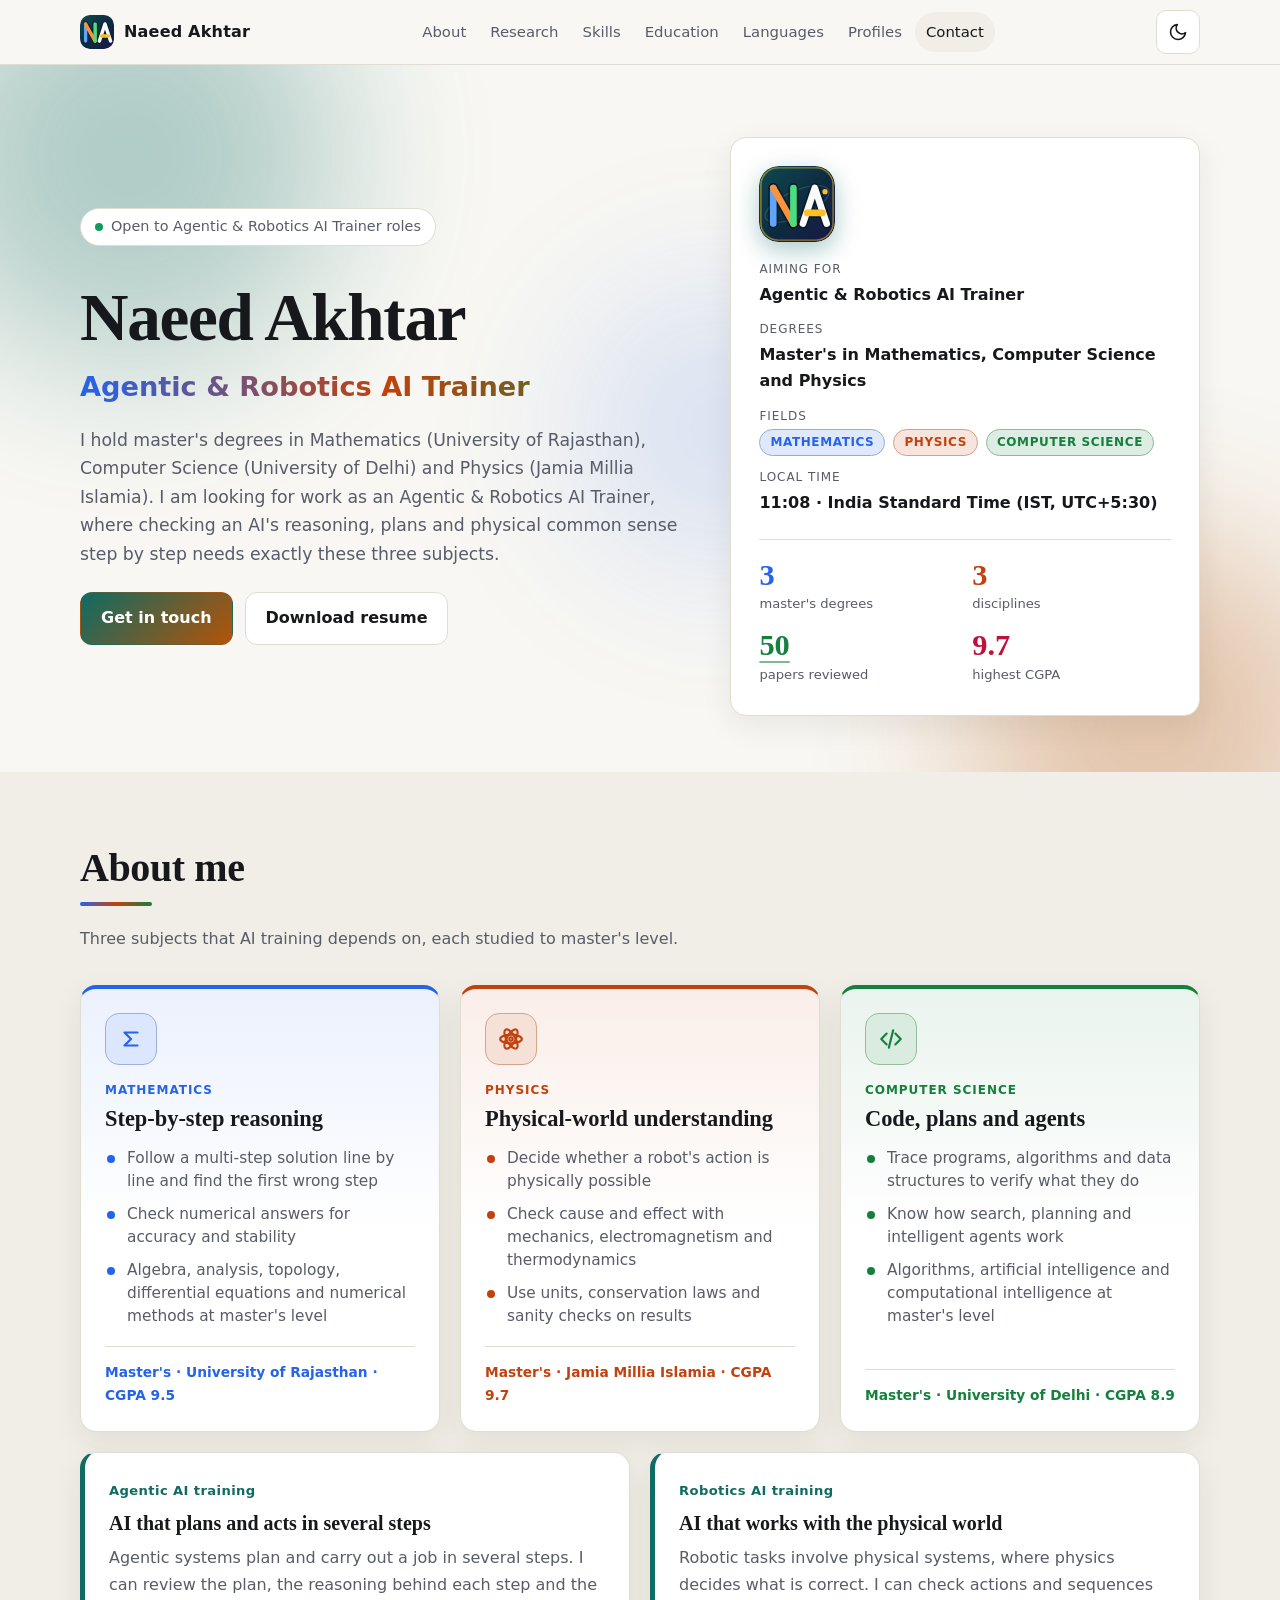
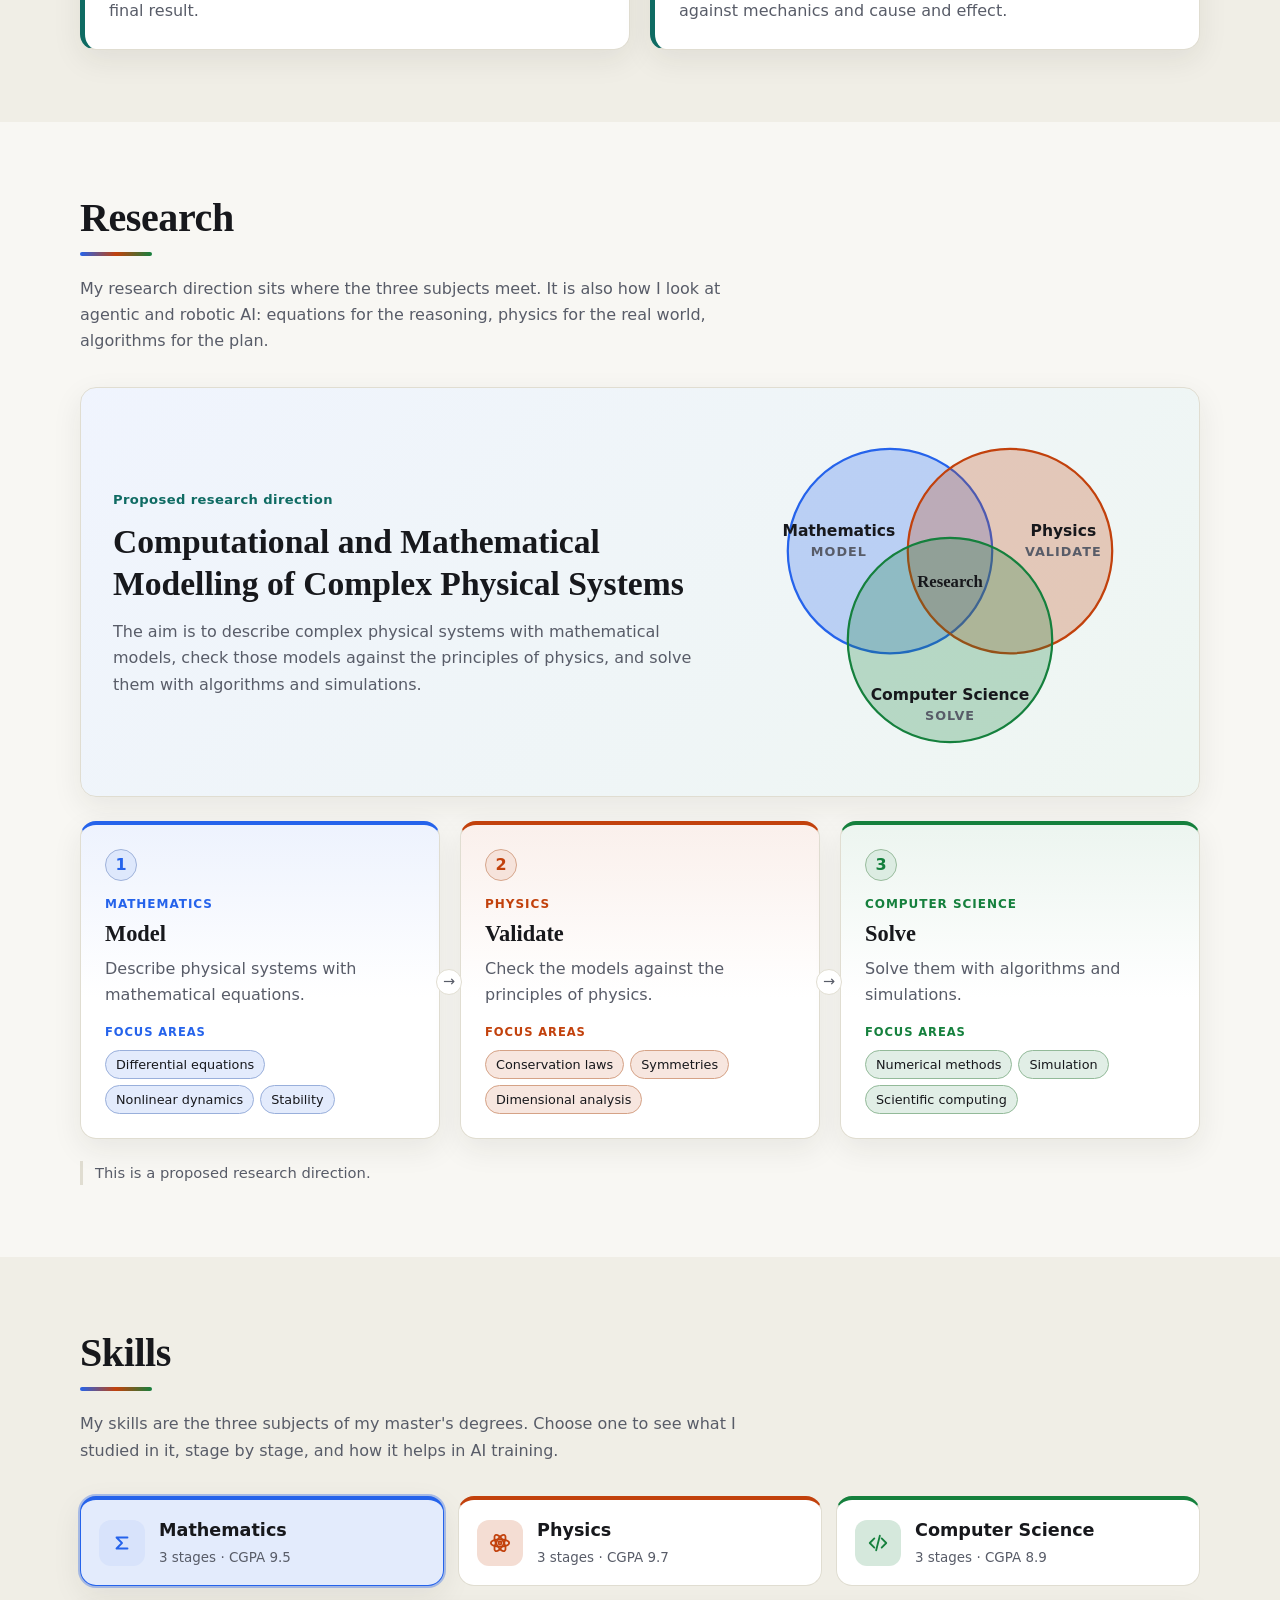
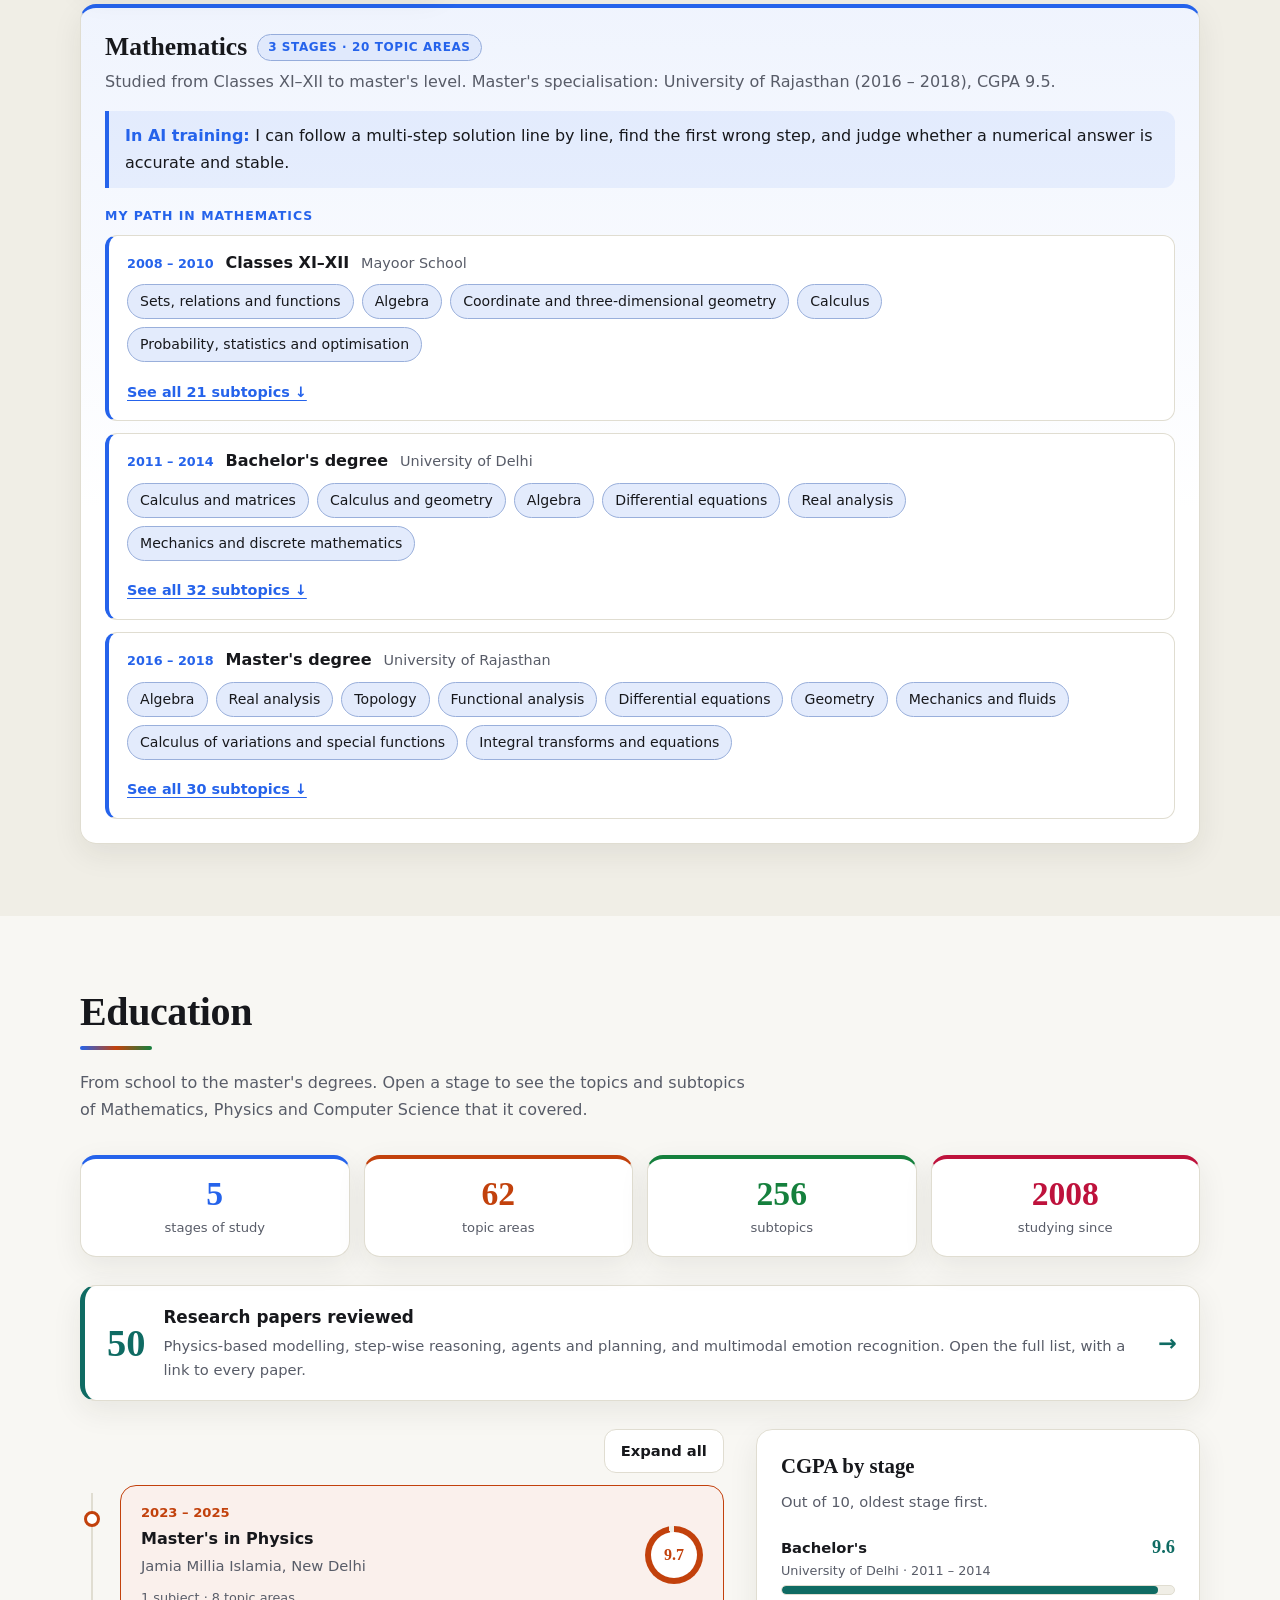
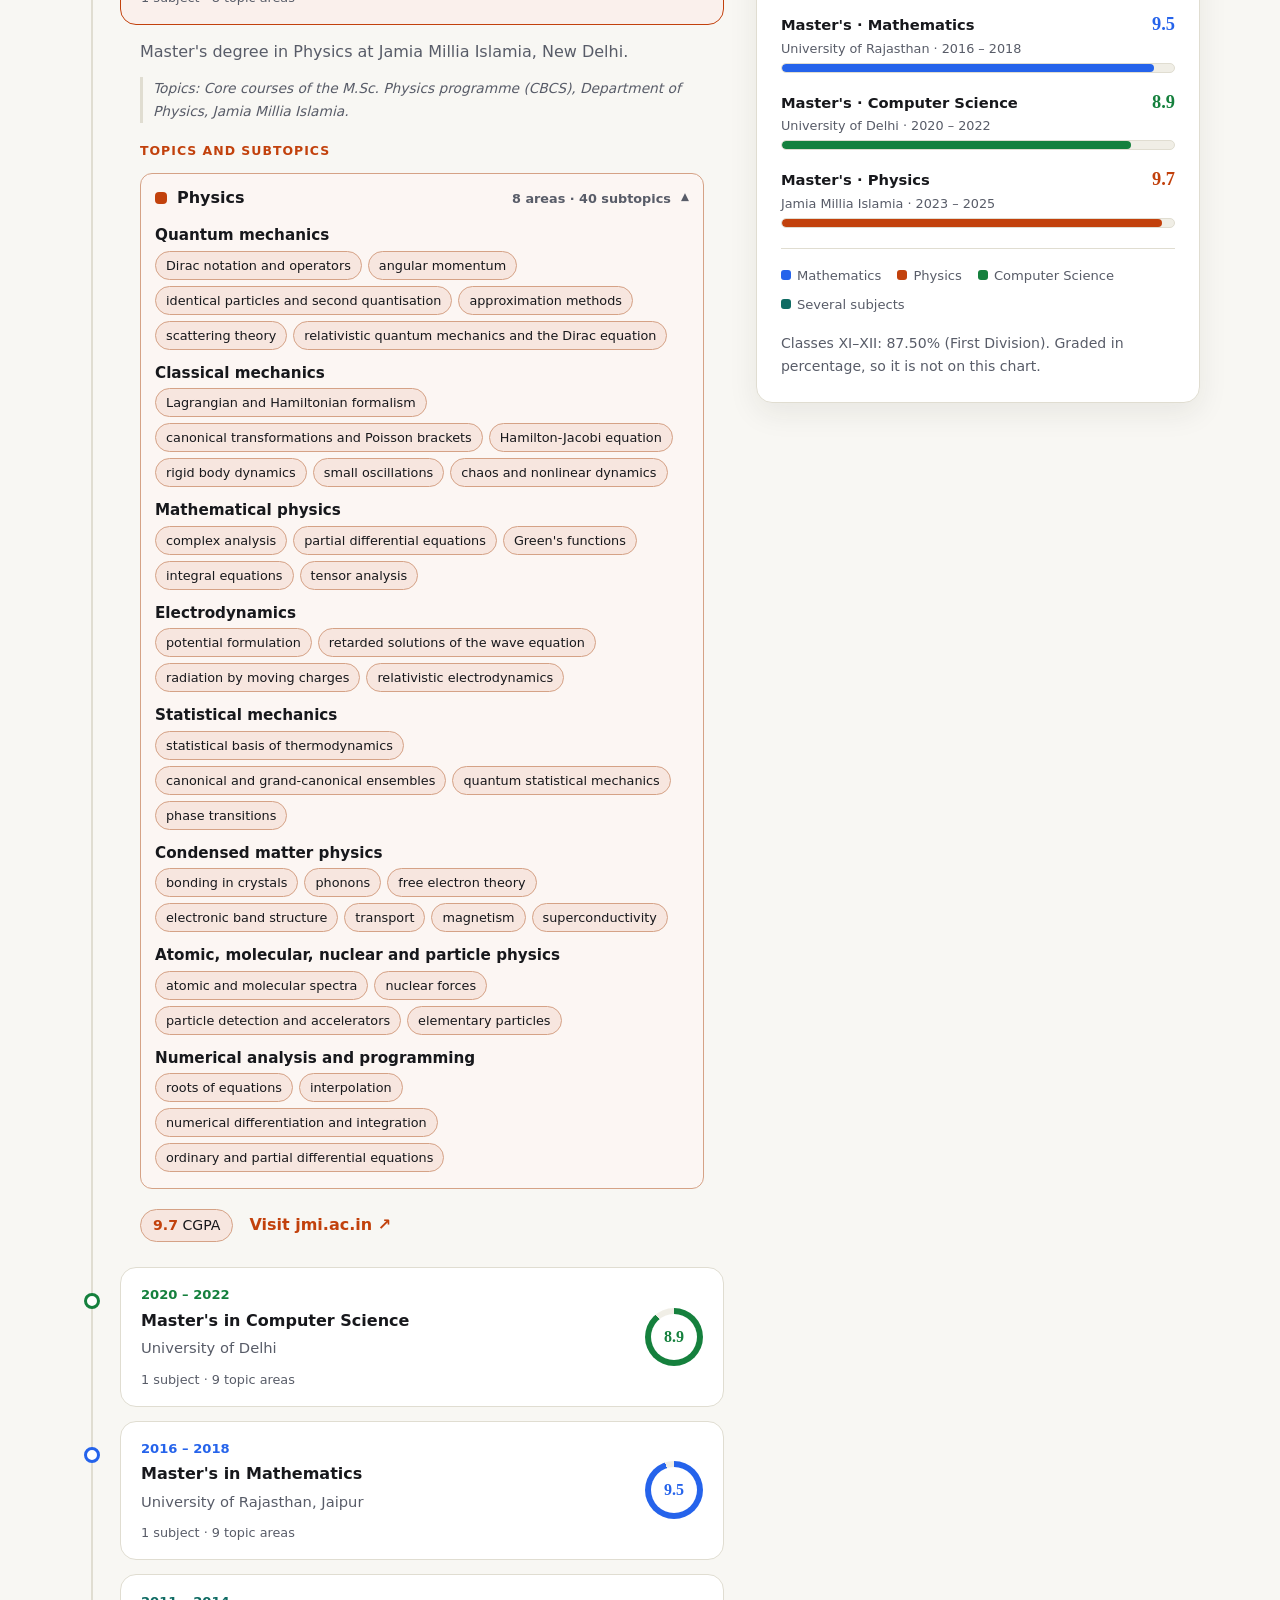
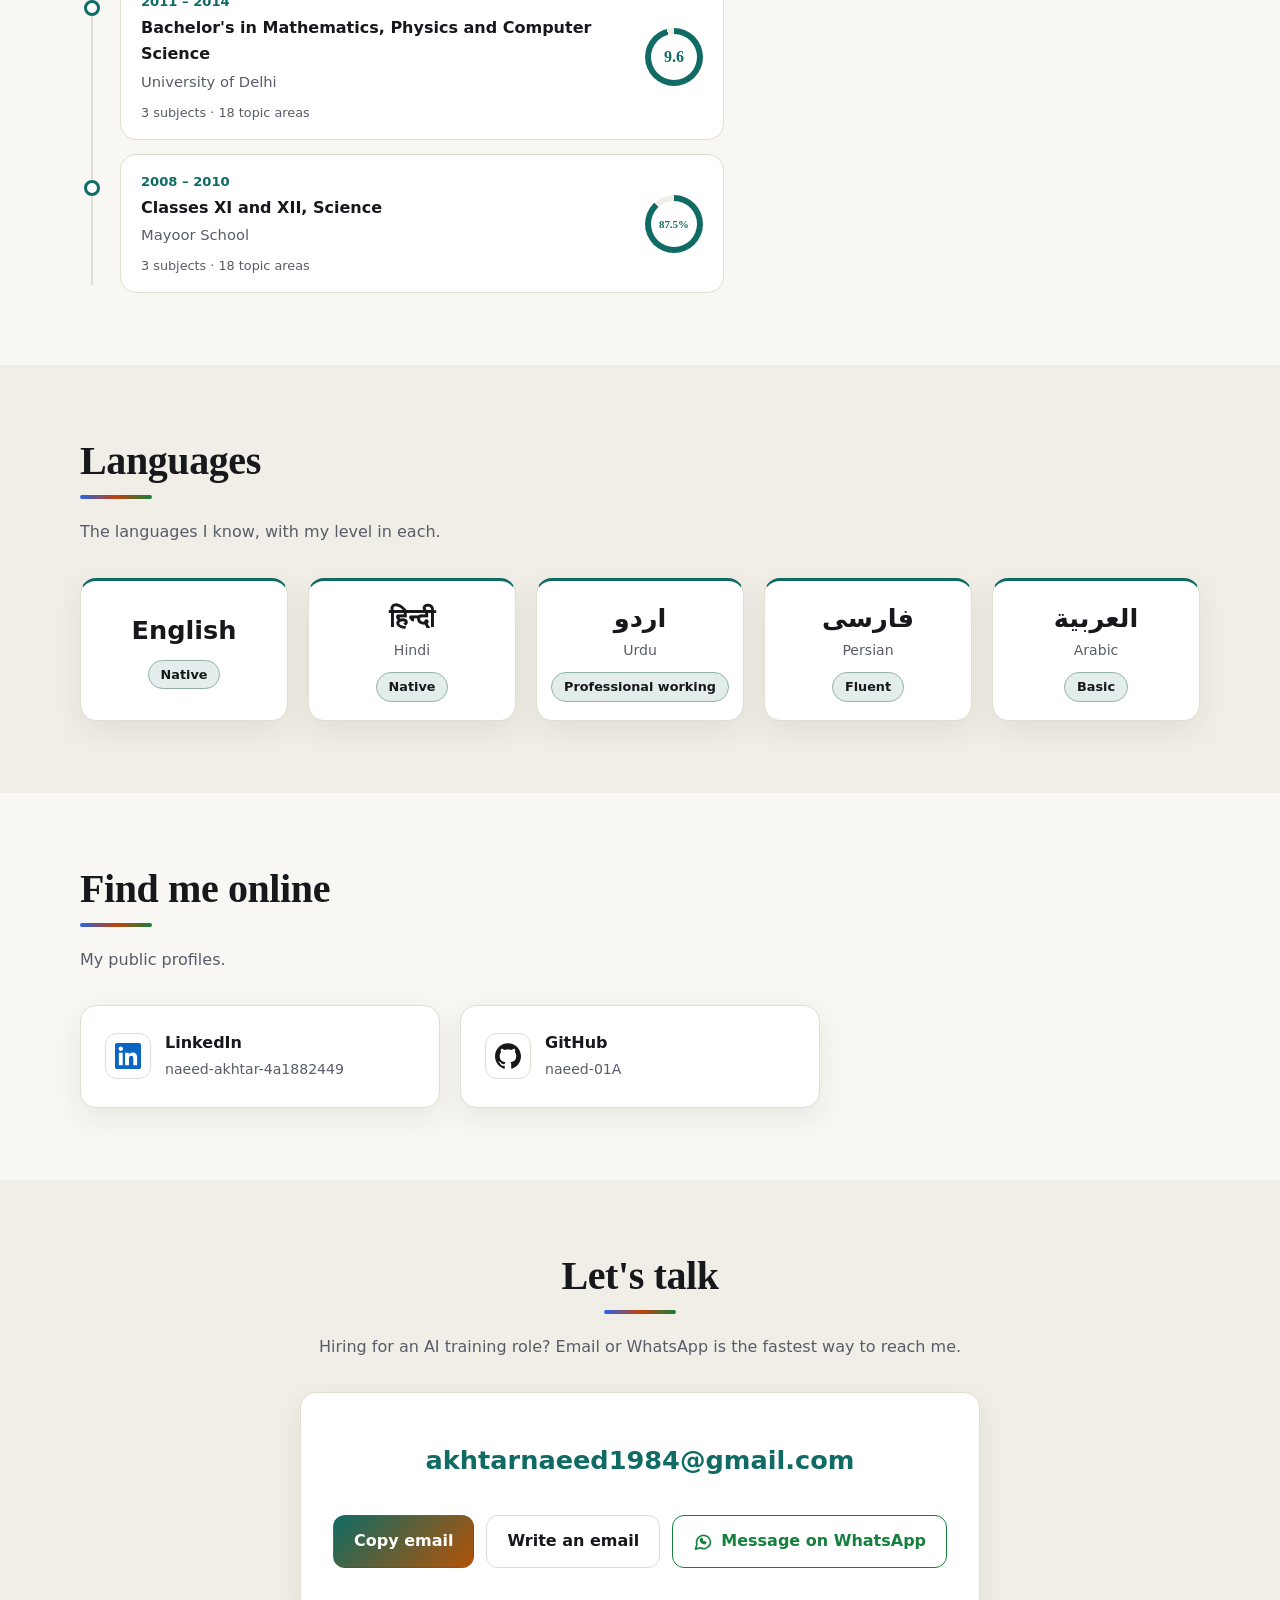
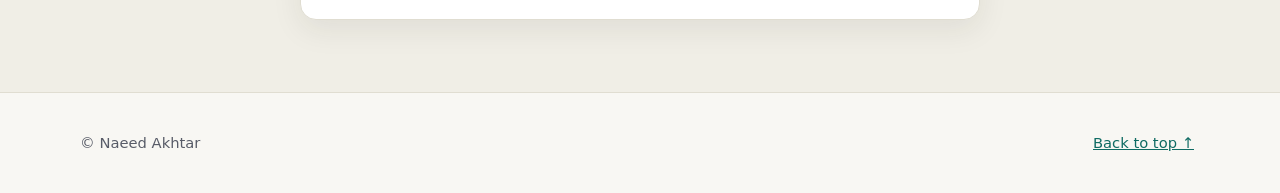
==== index.html @ 869ecf3a "Naeed Akhtar portfolio: Agentic & Robotics AI Trainer Personal portfolio site and the page listing t" ====
<!doctype html>
<html lang="en" dir="ltr">
<head>
  <meta charset="utf-8">
  <meta name="viewport" content="width=device-width, initial-scale=1">
  <title>Naeed Akhtar | Agentic &amp; Robotics AI Trainer</title>
  <meta name="description" content="Naeed Akhtar, with master's degrees in Mathematics, Physics and Computer Science from Jamia Millia Islamia, the University of Delhi and the University of Rajasthan. Open to Agentic and Robotics AI Trainer roles.">
  <meta name="author" content="Naeed Akhtar">
  <meta name="theme-color" content="#f8f7f3">
  <meta property="og:type" content="website">
  <meta property="og:title" content="Naeed Akhtar | Agentic &amp; Robotics AI Trainer">
  <meta property="og:description" content="Master's degrees in Mathematics, Physics and Computer Science. Open to Agentic and Robotics AI Trainer roles.">
  <meta property="og:site_name" content="Naeed Akhtar">
  <meta property="og:locale" content="en_IN">
  <meta property="og:url" content="https://portfolio.naeed.workers.dev/">
  <meta property="og:image" content="https://portfolio.naeed.workers.dev/assets/og-image.png">
  <meta property="og:image:width" content="1200">
  <meta property="og:image:height" content="630">
  <meta property="og:image:alt" content="Naeed Akhtar, Agentic and Robotics AI Trainer. Master's degrees in Mathematics, Physics and Computer Science.">
  <meta name="twitter:card" content="summary_large_image">
  <meta name="twitter:title" content="Naeed Akhtar | Agentic &amp; Robotics AI Trainer">
  <meta name="twitter:description" content="Master's degrees in Mathematics, Physics and Computer Science. Open to Agentic and Robotics AI Trainer roles.">
  <meta name="twitter:image" content="https://portfolio.naeed.workers.dev/assets/og-image.png">
  <link rel="canonical" href="https://portfolio.naeed.workers.dev/">
  <link rel="icon" href="assets/favicon.svg" type="image/svg+xml">
  <link rel="stylesheet" href="assets/style.css">
  <script type="application/ld+json">
  {
    "@context": "https://schema.org",
    "@type": "Person",
    "name": "Naeed Akhtar",
    "url": "https://portfolio.naeed.workers.dev/",
    "description": "Master's degrees in Mathematics, Physics and Computer Science, open to Agentic and Robotics AI Trainer roles.",
    "email": "mailto:akhtarnaeed1984@gmail.com",
    "alumniOf": [
      { "@type": "CollegeOrUniversity", "name": "Jamia Millia Islamia" },
      { "@type": "CollegeOrUniversity", "name": "University of Delhi" },
      { "@type": "CollegeOrUniversity", "name": "University of Rajasthan" }
    ],
    "knowsAbout": ["Mathematics", "Physics", "Computer Science", "Computational and mathematical modelling of complex physical systems"],
    "knowsLanguage": ["en", "hi", "ur", "fa", "ar"],
    "sameAs": ["https://www.linkedin.com/in/naeed-akhtar-4a1882449/", "https://github.com/naeed-01A"]
  }
  </script>
  <script>document.documentElement.classList.add('js');try{var t=localStorage.getItem('theme');if(t==='light'||t==='dark')document.documentElement.setAttribute('data-theme',t);}catch(e){}</script>
</head>
<body>
  <a class="skip" href="#main">Skip to content</a>

  <header class="site-header">
    <div class="wrap bar">
      <a class="brand" href="#top" aria-label="Naeed Akhtar, home">
        <img src="assets/logo-small.svg" alt="" width="34" height="34">
        <span>Naeed Akhtar</span>
      </a>
      <nav id="nav" class="nav" aria-label="Primary">
        <a href="#about">About</a>
        <a href="#research">Research</a>
        <a href="#skills">Skills</a>
        <a href="#education">Education</a>
        <a href="#languages">Languages</a>
        <a href="#profiles">Profiles</a>
        <a href="#contact">Contact</a>
      </nav>
      <div class="controls">
        <button id="theme" class="icon-btn" type="button" aria-label="Toggle light and dark theme">
          <svg class="theme-moon" viewBox="0 0 24 24" width="20" height="20" fill="none" stroke="currentColor" stroke-width="2" stroke-linecap="round" stroke-linejoin="round" aria-hidden="true"><path d="M21 12.8A9 9 0 1 1 11.2 3a7 7 0 0 0 9.8 9.8z"/></svg>
          <svg class="theme-sun" viewBox="0 0 24 24" width="20" height="20" fill="none" stroke="currentColor" stroke-width="2" stroke-linecap="round" stroke-linejoin="round" aria-hidden="true"><circle cx="12" cy="12" r="4"/><path d="M12 2v2M12 20v2M4.9 4.9l1.4 1.4M17.7 17.7l1.4 1.4M2 12h2M20 12h2M4.9 19.1l1.4-1.4M17.7 6.3l1.4-1.4"/></svg>
        </button>
        <button id="menu" class="icon-btn menu-btn" type="button" aria-label="Open menu" aria-expanded="false" aria-controls="nav">
          <svg viewBox="0 0 24 24" width="22" height="22" fill="none" stroke="currentColor" stroke-width="2" stroke-linecap="round" aria-hidden="true"><path d="M4 7h16M4 12h16M4 17h16"/></svg>
        </button>
      </div>
    </div>
  </header>

  <main id="main">
    <!-- HERO -->
    <section id="top" class="hero">
      <div class="blob b1" aria-hidden="true"></div>
      <div class="blob b2" aria-hidden="true"></div>
      <div class="blob b3" aria-hidden="true"></div>
      <div class="wrap hero-grid">
        <div class="hero-copy">
          <p class="badge"><span class="dot" aria-hidden="true"></span><span>Open to Agentic &amp; Robotics AI Trainer roles</span></p>
          <h1>Naeed Akhtar</h1>
          <p class="role">Agentic &amp; Robotics AI Trainer</p>
          <p class="lede">I hold master's degrees in Mathematics (University of Rajasthan), Computer Science (University of Delhi) and Physics (Jamia Millia Islamia). I am looking for work as an Agentic &amp; Robotics AI Trainer, where checking an AI's reasoning, plans and physical common sense step by step needs exactly these three subjects.</p>
          <div class="cta">
            <a class="btn primary" href="#contact">Get in touch</a>
            <a class="btn" href="assets/Naeed_Akhtar_Resume.pdf" download>Download resume</a>
          </div>
        </div>
        <aside class="glance card" aria-label="At a glance">
          <img class="avatar" src="assets/logo.svg" alt="NA monogram logo" width="76" height="76">
          <dl class="facts">
            <div><dt>Aiming for</dt><dd>Agentic &amp; Robotics AI Trainer</dd></div>
            <div><dt>Degrees</dt><dd>Master's in Mathematics, Computer Science and Physics</dd></div>
            <div><dt>Fields</dt><dd class="strengths"><span class="pill" data-k="1">Mathematics</span><span class="pill" data-k="2">Physics</span><span class="pill" data-k="3">Computer Science</span></dd></div>
            <div><dt>Local time</dt><dd id="clock">India Standard Time (IST, UTC+5:30)</dd></div>
          </dl>
          <div class="stats">
            <div data-k="1"><b data-stat="masters" data-count="3">3</b><span>master's degrees</span></div>
            <div data-k="2"><b data-stat="fields" data-count="3">3</b><span>disciplines</span></div>
            <div data-k="3"><a class="stat-link" href="papers.html" aria-label="50 research papers reviewed. Open the full list" title="Open the list of research papers reviewed"><b data-stat="papers" data-count="50">50</b></a><span>papers reviewed</span></div>
            <div data-k="4"><b data-stat="best" data-count="9.7" data-dec="1">9.7</b><span>highest CGPA</span></div>
          </div>
        </aside>
      </div>
    </section>

    <!-- ABOUT -->
    <section id="about" class="section alt">
      <div class="wrap">
        <h2>About me</h2>
        <p class="section-lead">Three subjects that AI training depends on, each studied to master's level.</p>
        <div class="pillars">
          <article class="card pillar reveal" data-k="1">
            <span class="pillar-icon" aria-hidden="true"><svg viewBox="0 0 24 24" width="26" height="26" fill="none" stroke="currentColor" stroke-width="2" stroke-linecap="round" stroke-linejoin="round"><path d="M18 6H6l6 6-6 6h12"/></svg></span>
            <p class="pill-tag">Mathematics</p>
            <h3>Step-by-step reasoning</h3>
            <ul>
              <li>Follow a multi-step solution line by line and find the first wrong step</li>
              <li>Check numerical answers for accuracy and stability</li>
              <li>Algebra, analysis, topology, differential equations and numerical methods at master's level</li>
            </ul>
            <p class="pillar-foot" data-spec="math"></p>
          </article>
          <article class="card pillar reveal" data-k="2">
            <span class="pillar-icon" aria-hidden="true"><svg viewBox="0 0 24 24" width="26" height="26" fill="none" stroke="currentColor" stroke-width="2" stroke-linecap="round" stroke-linejoin="round"><circle cx="12" cy="12" r="1.6"/><ellipse cx="12" cy="12" rx="10" ry="4"/><ellipse cx="12" cy="12" rx="10" ry="4" transform="rotate(60 12 12)"/><ellipse cx="12" cy="12" rx="10" ry="4" transform="rotate(120 12 12)"/></svg></span>
            <p class="pill-tag">Physics</p>
            <h3>Physical-world understanding</h3>
            <ul>
              <li>Decide whether a robot's action is physically possible</li>
              <li>Check cause and effect with mechanics, electromagnetism and thermodynamics</li>
              <li>Use units, conservation laws and sanity checks on results</li>
            </ul>
            <p class="pillar-foot" data-spec="phys"></p>
          </article>
          <article class="card pillar reveal" data-k="3">
            <span class="pillar-icon" aria-hidden="true"><svg viewBox="0 0 24 24" width="26" height="26" fill="none" stroke="currentColor" stroke-width="2" stroke-linecap="round" stroke-linejoin="round"><path d="M8 7l-5 5 5 5M16 7l5 5-5 5M14 4l-4 16"/></svg></span>
            <p class="pill-tag">Computer Science</p>
            <h3>Code, plans and agents</h3>
            <ul>
              <li>Trace programs, algorithms and data structures to verify what they do</li>
              <li>Know how search, planning and intelligent agents work</li>
              <li>Algorithms, artificial intelligence and computational intelligence at master's level</li>
            </ul>
            <p class="pillar-foot" data-spec="cs"></p>
          </article>
        </div>
        <div class="roles">
          <article class="card role-card reveal">
            <p class="tag">Agentic AI training</p>
            <h3>AI that plans and acts in several steps</h3>
            <p>Agentic systems plan and carry out a job in several steps. I can review the plan, the reasoning behind each step and the final result.</p>
          </article>
          <article class="card role-card reveal">
            <p class="tag">Robotics AI training</p>
            <h3>AI that works with the physical world</h3>
            <p>Robotic tasks involve physical systems, where physics decides what is correct. I can check actions and sequences against mechanics and cause and effect.</p>
          </article>
        </div>
      </div>
    </section>

    <!-- RESEARCH -->
    <section id="research" class="section">
      <div class="wrap">
        <h2>Research</h2>
        <p class="section-lead">My research direction sits where the three subjects meet. It is also how I look at agentic and robotic AI: equations for the reasoning, physics for the real world, algorithms for the plan.</p>
        <div class="card research-hero reveal">
          <div class="research-copy">
            <p class="tag">Proposed research direction</p>
            <h3 class="research-title">Computational and Mathematical Modelling of Complex Physical Systems</h3>
            <p>The aim is to describe complex physical systems with mathematical models, check those models against the principles of physics, and solve them with algorithms and simulations.</p>
          </div>
          <figure class="venn">
            <svg viewBox="0 0 360 310" role="img" aria-labelledby="venn-title venn-desc">
              <title id="venn-title">Where my three subjects meet</title>
              <desc id="venn-desc">Three overlapping circles for Mathematics, Physics and Computer Science. Their overlap is the research direction.</desc>
              <circle class="v1" cx="126" cy="118" r="92"/>
              <circle class="v2" cx="234" cy="118" r="92"/>
              <circle class="v3" cx="180" cy="198" r="92"/>
              <text x="80" y="104"><tspan class="vn" x="80">Mathematics</tspan><tspan class="vt" x="80" dy="18">model</tspan></text>
              <text x="282" y="104"><tspan class="vn" x="282">Physics</tspan><tspan class="vt" x="282" dy="18">validate</tspan></text>
              <text x="180" y="252"><tspan class="vn" x="180">Computer Science</tspan><tspan class="vt" x="180" dy="18">solve</tspan></text>
              <text class="vc" x="180" y="150">Research</text>
            </svg>
          </figure>
        </div>
        <ol class="steps">
          <li class="card step reveal" data-k="1">
            <p class="pill-tag">Mathematics</p>
            <h4>Model</h4>
            <p>Describe physical systems with mathematical equations.</p>
            <span class="focus-label">Focus areas</span>
            <ul class="chips mini"><li>Differential equations</li><li>Nonlinear dynamics</li><li>Stability</li></ul>
          </li>
          <li class="card step reveal" data-k="2">
            <p class="pill-tag">Physics</p>
            <h4>Validate</h4>
            <p>Check the models against the principles of physics.</p>
            <span class="focus-label">Focus areas</span>
            <ul class="chips mini"><li>Conservation laws</li><li>Symmetries</li><li>Dimensional analysis</li></ul>
          </li>
          <li class="card step reveal" data-k="3">
            <p class="pill-tag">Computer Science</p>
            <h4>Solve</h4>
            <p>Solve them with algorithms and simulations.</p>
            <span class="focus-label">Focus areas</span>
            <ul class="chips mini"><li>Numerical methods</li><li>Simulation</li><li>Scientific computing</li></ul>
          </li>
        </ol>
        <p class="research-note">This is a proposed research direction.</p>
      </div>
    </section>

    <!-- SKILLS -->
    <section id="skills" class="section alt">
      <div class="wrap">
        <h2>Skills</h2>
        <p class="section-lead">My skills are the three subjects of my master's degrees. Choose one to see what I studied in it, stage by stage, and how it helps in AI training.</p>
        <noscript><p class="noscript-note">The skill tabs need JavaScript. My education is summarised in the hero above, and email and WhatsApp work without it.</p></noscript>
        <div class="skill-tabs" role="tablist" aria-label="Skills" id="tabs"></div>
        <div id="tabpanel" class="card panel" role="tabpanel" tabindex="0" aria-live="polite"></div>
      </div>
    </section>

    <!-- EDUCATION -->
    <section id="education" class="section">
      <div class="wrap">
        <h2>Education</h2>
        <p class="section-lead">From school to the master's degrees. Open a stage to see the topics and subtopics of Mathematics, Physics and Computer Science that it covered.</p>
        <div class="edu-stats" id="edu-stats"></div>
        <a class="card edu-papers" href="papers.html">
          <span class="edu-papers-num" data-papers-count>50</span>
          <span class="edu-papers-text"><b>Research papers reviewed</b><span>Physics-based modelling, step-wise reasoning, agents and planning, and multimodal emotion recognition. Open the full list, with a link to every paper.</span></span>
          <span class="edu-papers-go" aria-hidden="true">→</span>
        </a>
        <div class="edu-grid">
          <div class="edu-main">
            <div class="edu-tools"><button id="expand-all" class="btn small" type="button" aria-pressed="false">Expand all</button></div>
            <ol class="timeline" id="timeline"></ol>
          </div>
          <aside class="card chart-card reveal" id="chart-card" aria-label="CGPA by stage"></aside>
        </div>
      </div>
    </section>

    <!-- LANGUAGES -->
    <section id="languages" class="section alt">
      <div class="wrap">
        <h2>Languages</h2>
        <p class="section-lead">The languages I know, with my level in each.</p>
        <ul class="grid langs">
          <li class="card lang reveal"><span class="lang-native" lang="en">English</span><span class="lang-level">Native</span></li>
          <li class="card lang reveal"><span class="lang-native" lang="hi">हिन्दी</span><span class="lang-name">Hindi</span><span class="lang-level">Native</span></li>
          <li class="card lang reveal"><span class="lang-native" lang="ur" dir="rtl">اردو</span><span class="lang-name">Urdu</span><span class="lang-level">Professional working</span></li>
          <li class="card lang reveal"><span class="lang-native" lang="fa" dir="rtl">فارسی</span><span class="lang-name">Persian</span><span class="lang-level">Fluent</span></li>
          <li class="card lang reveal"><span class="lang-native" lang="ar" dir="rtl">العربية</span><span class="lang-name">Arabic</span><span class="lang-level">Basic</span></li>
        </ul>
      </div>
    </section>

    <!-- PROFILES -->
    <section id="profiles" class="section">
      <div class="wrap">
        <h2>Find me online</h2>
        <p class="section-lead">My public profiles.</p>
        <div class="grid profiles" id="profile-grid"></div>
      </div>
    </section>

    <!-- CONTACT -->
    <section id="contact" class="section alt">
      <div class="wrap contact">
        <h2>Let's talk</h2>
        <p class="section-lead">Hiring for an AI training role? Email or WhatsApp is the fastest way to reach me.</p>
        <div class="contact-box card">
          <a id="email-link" class="email" href="mailto:akhtarnaeed1984@gmail.com">akhtarnaeed1984@gmail.com</a>
          <div class="cta center">
            <button id="copy" class="btn primary" type="button">Copy email</button>
            <a class="btn" href="mailto:akhtarnaeed1984@gmail.com?subject=Hello%20Naeed">Write an email</a>
            <a class="btn wa" href="https://wa.me/919461868601?text=Hello%20Naeed%2C%20I%20found%20your%20website." target="_blank" rel="noopener noreferrer"><svg viewBox="0 0 24 24" width="20" height="20" fill="none" stroke="currentColor" stroke-width="2" stroke-linecap="round" stroke-linejoin="round" aria-hidden="true"><path d="M21 11.5a8.4 8.4 0 0 1-12.4 7.4L3 20.5l1.7-5.4A8.4 8.4 0 1 1 21 11.5z"/><path d="M9 8.8c.3 2.6 2.6 4.9 5.2 5.2l1.1-1.3-2-1-.8.7a3.6 3.6 0 0 1-1.9-1.9l.7-.8-1-2z"/></svg><span>Message on WhatsApp</span></a>
          </div>
          <p id="copy-msg" class="muted" role="status" aria-live="polite"></p>
        </div>
      </div>
    </section>
  </main>

  <footer class="site-footer">
    <div class="wrap">
      <p>© Naeed Akhtar</p>
      <a href="#top">Back to top ↑</a>
    </div>
  </footer>

  <script src="assets/papers-data.js" defer></script>
  <script src="assets/app.js" defer></script>
</body>
</html>
---- assets/style.css ----
/* ---------- Tokens ---------- */
:root {
  --bg: #f8f7f3;
  --bg-alt: #f0eee6;
  --surface: #ffffff;
  --text: #17181c;
  --muted: #585c68;
  --border: #e0ddd1;
  --accent: #0f6b63;
  --accent-2: #b45309;
  --accent-ink: #ffffff;
  /* c1..c3 are the three subjects everywhere on the page: Mathematics, Physics, Computer Science */
  --c1: #2563eb; --c2: #c2410c; --c3: #15803d; --c4: #be123c; --c5: #6d28d9; --c6: #0e7490; --c7: #475569;
  --shadow: 0 10px 30px rgba(40, 36, 20, .08);
  --ok: #0f9d58;
  --bad: #d93025;
  --radius: 16px;
  --font: system-ui, -apple-system, "Segoe UI", Roboto, "Noto Sans", "Noto Sans Devanagari", "Noto Naskh Arabic", Arial, sans-serif;
  --serif: ui-serif, "Iowan Old Style", "Palatino Linotype", Palatino, Georgia, "Noto Serif", serif;
  --mono: ui-monospace, SFMono-Regular, Menlo, Consolas, monospace;
  color-scheme: light;
}
:root[data-theme="dark"] {
  --bg: #0b1213;
  --bg-alt: #101a1b;
  --surface: #142022;
  --text: #e9f1ef;
  --muted: #9db3b0;
  --border: #25383a;
  --accent: #4fd1c5;
  --accent-2: #f6ad55;
  --accent-ink: #071213;
  --c1: #60a5fa; --c2: #fb923c; --c3: #4ade80; --c4: #fb7185; --c5: #a78bfa; --c6: #22d3ee; --c7: #94a3b8;
  --shadow: 0 10px 30px rgba(0, 0, 0, .4);
  --ok: #34d399;
  --bad: #ff7b72;
  color-scheme: dark;
}
/* Before the script runs (and with no saved choice) follow the visitor's system setting, so the first paint is right */
@media (prefers-color-scheme: dark) {
  :root:not([data-theme]) {
    --bg: #0b1213; --bg-alt: #101a1b; --surface: #142022; --text: #e9f1ef; --muted: #9db3b0; --border: #25383a;
    --accent: #4fd1c5; --accent-2: #f6ad55; --accent-ink: #071213;
    --c1: #60a5fa; --c2: #fb923c; --c3: #4ade80; --c4: #fb7185; --c5: #a78bfa; --c6: #22d3ee; --c7: #94a3b8;
    --shadow: 0 10px 30px rgba(0, 0, 0, .4); --ok: #34d399; --bad: #ff7b72;
    color-scheme: dark;
  }
}

/* ---------- Base ---------- */
*, *::before, *::after { box-sizing: border-box; }
html { scroll-behavior: smooth; scroll-padding-top: 76px; }
body { margin: 0; font-family: var(--font); background: var(--bg); color: var(--text); line-height: 1.65; -webkit-font-smoothing: antialiased; }
img { max-width: 100%; display: block; }
a { color: var(--accent); }
h1, h2, h3, h4, h5 { line-height: 1.2; margin: 0 0 .5em; }
p { margin: 0 0 1em; }
.wrap { width: min(1120px, 100% - 32px); margin-inline: auto; }
.visually-hidden { position: absolute; width: 1px; height: 1px; overflow: hidden; clip: rect(0 0 0 0); white-space: nowrap; }
.skip { position: absolute; left: 12px; top: -60px; background: var(--accent); color: var(--accent-ink); padding: 10px 14px; border-radius: 8px; z-index: 100; }
.skip:focus { top: 12px; }
:focus-visible { outline: 3px solid var(--accent-2); outline-offset: 3px; border-radius: 6px; }
[hidden] { display: none !important; }
.muted { color: var(--muted); font-size: .95rem; }
.noscript-note { margin: 0 0 20px; padding: 12px 16px; border: 1px dashed var(--border); border-radius: 12px; color: var(--muted); }

/* ---------- Header ---------- */
.site-header { position: sticky; top: 0; z-index: 50; -webkit-backdrop-filter: blur(12px); backdrop-filter: blur(12px); background: color-mix(in srgb, var(--bg) 82%, transparent); border-bottom: 1px solid var(--border); }
.bar { display: flex; align-items: center; justify-content: space-between; gap: 16px; height: 64px; }
.brand { display: flex; align-items: center; gap: 10px; min-height: 44px; min-width: 44px; color: var(--text); text-decoration: none; font-weight: 700; letter-spacing: .2px; }
.brand span { white-space: nowrap; }
.brand img { border-radius: 10px; }
.nav { display: flex; gap: 2px; }
.nav a { color: var(--muted); text-decoration: none; padding: 8px 11px; border-radius: 999px; font-size: .93rem; white-space: nowrap; transition: .2s; }
.nav a:hover, .nav a.active { color: var(--text); background: var(--bg-alt); }
.controls { display: flex; align-items: center; gap: 8px; }
.icon-btn { background: var(--surface); color: var(--text); border: 1px solid var(--border); border-radius: 10px; height: 44px; width: 44px; display: grid; place-items: center; padding: 0; font: inherit; cursor: pointer; }
.icon-btn:hover { border-color: var(--accent); }
.menu-btn { display: none; }
.theme-sun { display: none; }
:root[data-theme="dark"] .theme-sun { display: block; }
:root[data-theme="dark"] .theme-moon { display: none; }

/* ---------- Buttons ---------- */
.btn { display: inline-flex; align-items: center; justify-content: center; gap: 8px; min-height: 44px; padding: 12px 20px; border-radius: 12px; border: 1px solid var(--border); background: var(--surface); color: var(--text); font: inherit; font-weight: 600; text-decoration: none; cursor: pointer; transition: transform .15s, box-shadow .15s, border-color .15s; }
.btn:hover { transform: translateY(-2px); box-shadow: var(--shadow); border-color: var(--accent); }
.btn.primary { background: linear-gradient(135deg, var(--accent), var(--accent-2)); color: var(--accent-ink); border-color: transparent; }
.btn.ghost { background: transparent; }
.btn.small { padding: 8px 16px; font-size: .92rem; }
.btn.wa { border-color: var(--c3); color: var(--c3); }
.btn.wa:hover { background: color-mix(in srgb, var(--c3) 12%, var(--surface)); border-color: var(--c3); }
.cta { display: flex; flex-wrap: wrap; gap: 12px; margin-top: 24px; }
.cta.center { justify-content: center; }

/* ---------- Colour keys: data-k="1..7" picks one palette colour ---------- */
[data-k="1"] { --k: var(--c1); } [data-k="2"] { --k: var(--c2); } [data-k="3"] { --k: var(--c3); }
[data-k="4"] { --k: var(--c4); } [data-k="5"] { --k: var(--c5); } [data-k="6"] { --k: var(--c6); } [data-k="7"] { --k: var(--c7); }

/* ---------- Hero ---------- */
.hero { position: relative; overflow: hidden; padding: 72px 0 56px; }
.blob { position: absolute; border-radius: 50%; filter: blur(80px); opacity: .3; pointer-events: none; }
.b1 { width: 420px; height: 420px; background: var(--accent); top: -120px; left: -80px; }
.b2 { width: 380px; height: 380px; background: var(--accent-2); bottom: -140px; right: -60px; }
.b3 { width: 300px; height: 300px; background: var(--c1); top: 30%; right: 32%; opacity: .14; }
.hero-grid { position: relative; display: grid; grid-template-columns: 1.3fr 1fr; gap: 40px; align-items: center; }
.badge { display: inline-flex; align-items: center; gap: 8px; padding: 6px 14px; border-radius: 999px; border: 1px solid var(--border); background: var(--surface); font-size: .9rem; color: var(--muted); }
.dot { width: 8px; height: 8px; border-radius: 50%; background: var(--ok); box-shadow: 0 0 0 0 var(--ok); animation: pulse 2s infinite; }
@keyframes pulse { 70% { box-shadow: 0 0 0 8px transparent; } 100% { box-shadow: 0 0 0 0 transparent; } }
.hero h1 { font-family: var(--serif); font-weight: 700; font-size: clamp(2.5rem, 6.4vw, 4.2rem); margin: 18px 0 6px; letter-spacing: -.02em; }
.role { font-size: clamp(1.2rem, 2.8vw, 1.7rem); font-weight: 800; background: linear-gradient(90deg, var(--c1), var(--c2), var(--c3)); -webkit-background-clip: text; background-clip: text; color: transparent; margin-bottom: 16px; }
.ico { flex: none; width: 36px; height: 36px; border-radius: 10px; display: grid; place-items: center; color: var(--k); background: color-mix(in srgb, var(--k) 18%, var(--surface)); }
.lede { color: var(--muted); font-size: 1.08rem; max-width: 60ch; }

.card { background: var(--surface); border: 1px solid var(--border); border-radius: var(--radius); padding: 24px; box-shadow: var(--shadow); }
.glance { padding: 28px; }
.avatar { width: 76px; height: 76px; border-radius: 20px; margin-bottom: 18px; box-shadow: 0 8px 24px color-mix(in srgb, var(--accent) 35%, transparent); }
.facts { margin: 0; display: grid; gap: 12px; }
.facts div { display: grid; gap: 2px; }
.facts dt { font-size: .75rem; text-transform: uppercase; letter-spacing: .08em; color: var(--muted); }
.facts dd { margin: 0; font-weight: 600; }
.facts .strengths { display: flex; flex-wrap: wrap; gap: 8px; }
.stats { display: grid; grid-template-columns: 1fr 1fr; gap: 14px; margin-top: 22px; padding-top: 20px; border-top: 1px solid var(--border); }
.stats b { display: block; font-size: 1.9rem; line-height: 1; font-family: var(--serif); color: var(--k, var(--accent)); }
.stats span { font-size: .82rem; color: var(--muted); }

/* ---------- Sections ---------- */
.section { padding: 72px 0; }
.section.alt { background: var(--bg-alt); }
.section h2 { font-family: var(--serif); font-size: clamp(1.8rem, 3.6vw, 2.5rem); letter-spacing: -.01em; }
.section h2::after { content: ""; display: block; width: 72px; height: 4px; border-radius: 4px; margin-top: 10px; background: linear-gradient(90deg, var(--c1), var(--c2), var(--c3)); }
.contact h2::after { margin-inline: auto; }
.section-lead { color: var(--muted); max-width: 66ch; margin-bottom: 32px; }
.grid { display: grid; gap: 20px; }
.grid > * { min-width: 0; }

/* reveal on scroll (only when JS is running) */
.js .reveal { opacity: 0; transform: translateY(16px); transition: opacity .6s ease, transform .6s ease; }
.js .reveal.in { opacity: 1; transform: none; }

.pill { font-size: .75rem; font-weight: 700; letter-spacing: .05em; text-transform: uppercase; padding: 3px 10px; border-radius: 999px; color: var(--k); background: color-mix(in srgb, var(--k) 14%, var(--surface)); border: 1px solid color-mix(in srgb, var(--k) 40%, var(--border)); }
.pill-tag { margin: 0 0 6px; font-size: .75rem; font-weight: 700; letter-spacing: .08em; text-transform: uppercase; color: var(--k); }
.tag { display: inline-block; font-size: .82rem; color: var(--k, var(--accent)); font-weight: 700; letter-spacing: .03em; margin-bottom: 10px; }
.chips { display: flex; flex-wrap: wrap; gap: 8px; margin: 0; padding: 0; list-style: none; }
.chips li { padding: 5px 12px; border-radius: 999px; color: var(--text); background: color-mix(in srgb, var(--k, var(--accent)) 13%, var(--surface)); border: 1px solid color-mix(in srgb, var(--k, var(--accent)) 38%, var(--border)); font-size: .88rem; }
.chips.mini { gap: 6px; }
.chips.mini li { padding: 3px 10px; font-size: .8rem; }
.block-label { display: block; margin: 18px 0 8px; font-size: .78rem; font-weight: 700; letter-spacing: .08em; text-transform: uppercase; color: var(--k, var(--accent)); }

/* ---------- About ---------- */
.pillars { display: grid; grid-template-columns: repeat(3, minmax(0, 1fr)); gap: 20px; }
.pillar { display: flex; flex-direction: column; border-top: 4px solid var(--k); background: linear-gradient(180deg, color-mix(in srgb, var(--k) 9%, var(--surface)), var(--surface) 55%); transition: transform .2s, box-shadow .2s; }
.pillar:hover { transform: translateY(-4px); }
.pillar-icon { width: 52px; height: 52px; border-radius: 14px; display: grid; place-items: center; margin-bottom: 16px; color: var(--k); background: color-mix(in srgb, var(--k) 16%, var(--surface)); border: 1px solid color-mix(in srgb, var(--k) 36%, var(--border)); }
.pillar h3 { font-family: var(--serif); font-size: 1.4rem; margin-bottom: 14px; }
.pillar ul { margin: 0 0 18px; padding: 0; list-style: none; display: grid; gap: 10px; }
.pillar li { position: relative; padding-inline-start: 22px; color: var(--muted); font-size: .96rem; line-height: 1.5; }
.pillar li::before { content: ""; position: absolute; inset-inline-start: 2px; top: .5em; width: 8px; height: 8px; border-radius: 50%; background: var(--k); }
.pillar-foot { margin: auto 0 0; padding-top: 14px; border-top: 1px solid var(--border); font-size: .86rem; font-weight: 700; color: var(--k); }
.roles { display: grid; grid-template-columns: repeat(2, minmax(0, 1fr)); gap: 20px; margin-top: 20px; }
.role-card { border-inline-start: 5px solid var(--accent); }
.role-card .tag { color: var(--accent); }
.role-card h3 { font-family: var(--serif); font-size: 1.25rem; }
.role-card p:last-child { margin: 0; color: var(--muted); }

/* ---------- Research ---------- */
.research-hero { display: grid; grid-template-columns: minmax(0, 1.15fr) minmax(0, .85fr); gap: 32px; align-items: center; padding: 32px; margin-bottom: 24px; background: linear-gradient(135deg, color-mix(in srgb, var(--c1) 7%, var(--surface)), color-mix(in srgb, var(--c3) 7%, var(--surface))); }
.research-title { font-family: var(--serif); font-size: clamp(1.45rem, 3vw, 2.1rem); line-height: 1.25; margin: 0 0 14px; }
.research-copy p:last-child { margin: 0; color: var(--muted); }
.venn { margin: 0; }
.venn svg { display: block; width: 100%; max-width: 400px; height: auto; margin-inline: auto; overflow: visible; }
.v1, .v2, .v3 { fill-opacity: .26; stroke-width: 2; }
.v1 { fill: var(--c1); stroke: var(--c1); }
.v2 { fill: var(--c2); stroke: var(--c2); }
.v3 { fill: var(--c3); stroke: var(--c3); }
.venn text { fill: var(--text); text-anchor: middle; font-family: var(--font); }
.venn .vn { font-size: 14px; font-weight: 700; }
.venn .vt { font-size: 11.5px; font-weight: 700; letter-spacing: .08em; text-transform: uppercase; fill: var(--muted); }
.venn .vc { font: 700 15px var(--serif); }
.steps { display: grid; grid-template-columns: repeat(3, minmax(0, 1fr)); gap: 20px; margin: 0; padding: 0; list-style: none; counter-reset: step; }
.step { position: relative; border-top: 4px solid var(--k); background: linear-gradient(180deg, color-mix(in srgb, var(--k) 8%, var(--surface)), var(--surface) 55%); counter-increment: step; }
.step::before { content: counter(step); display: grid; place-items: center; width: 32px; height: 32px; margin-bottom: 14px; border-radius: 50%; font-weight: 800; color: var(--k); background: color-mix(in srgb, var(--k) 15%, var(--surface)); border: 1px solid color-mix(in srgb, var(--k) 35%, var(--border)); }
.step:not(:last-child)::after { content: "\2192"; position: absolute; inset-inline-end: -23px; top: 50%; transform: translateY(-50%); z-index: 1; display: grid; place-items: center; width: 26px; height: 26px; border-radius: 50%; background: var(--surface); border: 1px solid var(--border); color: var(--muted); font-size: .9rem; }
.step h4 { font-family: var(--serif); font-size: 1.4rem; margin: 0 0 8px; }
.step > p:not(.pill-tag) { color: var(--muted); margin: 0; }
.focus-label { display: block; margin: 14px 0 8px; font-size: .72rem; font-weight: 700; letter-spacing: .08em; text-transform: uppercase; color: var(--k); }
.research-note { margin: 22px 0 0; padding-inline-start: 12px; border-inline-start: 3px solid var(--border); color: var(--muted); font-size: .92rem; }

/* ---------- Skills ---------- */
.skill-tabs { display: grid; grid-template-columns: repeat(3, minmax(0, 1fr)); gap: 14px; margin-bottom: 18px; }
.skill-tab { display: grid; grid-template-columns: auto minmax(0, 1fr); gap: 2px 14px; align-items: center; text-align: start; padding: 16px 18px; border: 1px solid var(--border); border-top: 4px solid var(--k); border-radius: var(--radius); background: var(--surface); color: var(--text); font: inherit; cursor: pointer; transition: transform .2s, box-shadow .2s, border-color .2s, background .2s; }
.skill-tab .ico { grid-row: 1 / span 2; width: 46px; height: 46px; border-radius: 12px; }
.skill-tab b { font-size: 1.1rem; }
.skill-tab .meta { color: var(--muted); font-size: .84rem; }
.skill-tab:hover { border-color: var(--k); transform: translateY(-2px); box-shadow: var(--shadow); }
.skill-tab[aria-selected="true"] { background: color-mix(in srgb, var(--k) 13%, var(--surface)); border-color: var(--k); box-shadow: 0 0 0 2px color-mix(in srgb, var(--k) 35%, transparent), var(--shadow); }
.panel { border-top: 4px solid var(--k); background: linear-gradient(180deg, color-mix(in srgb, var(--k) 7%, var(--surface)), var(--surface) 60%); }
.panel-head { display: flex; align-items: center; gap: 10px; flex-wrap: wrap; margin-bottom: 6px; }
.panel-head h3 { margin: 0; font-family: var(--serif); font-size: 1.6rem; }
.panel .detail { margin: 0 0 4px; color: var(--muted); }
.relevant { margin: 16px 0 0; border-inline-start: 4px solid var(--k); background: color-mix(in srgb, var(--k) 8%, transparent); padding: 12px 14px 12px 16px; border-radius: 0 12px 12px 0; color: var(--text); }
.relevant strong { color: var(--k); }
.path { list-style: none; margin: 0; padding: 0; display: grid; gap: 12px; }
.path > li { display: grid; gap: 8px; justify-items: start; padding: 14px 16px 6px 18px; border: 1px solid var(--border); border-inline-start: 4px solid var(--k); border-radius: 12px; background: var(--surface); }
.path-head { display: flex; flex-wrap: wrap; align-items: baseline; gap: 2px 12px; }
.path-when { font-size: .8rem; font-weight: 700; color: var(--k); }
.path-what { font-weight: 700; }
.path-org { color: var(--muted); font-size: .9rem; }
.linkish { background: none; border: 0; color: var(--k, var(--accent)); font: inherit; font-size: .9rem; font-weight: 600; cursor: pointer; padding: 10px 0; min-height: 44px; text-decoration: underline; text-underline-offset: 3px; text-align: start; }

/* ---------- Education: summary, timeline, topics, CGPA chart ---------- */
.edu-stats { display: grid; grid-template-columns: repeat(4, minmax(0, 1fr)); gap: 14px; margin-bottom: 28px; }
.edu-stat { text-align: center; padding: 18px 10px; border-top: 4px solid var(--k); }
.edu-stat b { display: block; font: 700 2.1rem/1 var(--serif); color: var(--k); }
.edu-stat span { display: block; margin-top: 6px; font-size: .82rem; color: var(--muted); }
.edu-grid { display: grid; grid-template-columns: minmax(0, 1.45fr) minmax(0, 1fr); gap: 32px; align-items: start; }
.edu-tools { display: flex; justify-content: flex-end; margin-bottom: 12px; }

.timeline { list-style: none; margin: 0; padding: 0; position: relative; display: grid; gap: 14px; }
.timeline::before { content: ""; position: absolute; inset-block: 8px; inset-inline-start: 11px; width: 2px; background: var(--border); }
.tl-item { position: relative; padding-inline-start: 40px; }
.tl-item::before { content: ""; position: absolute; inset-inline-start: 4px; top: 26px; width: 16px; height: 16px; border-radius: 50%; background: var(--surface); border: 3px solid var(--k, var(--accent)); }
.tl-btn { width: 100%; text-align: start; background: var(--surface); color: var(--text); border: 1px solid var(--border); border-radius: var(--radius); padding: 16px 20px; font: inherit; cursor: pointer; display: grid; grid-template-columns: minmax(0, 1fr) auto; align-items: center; gap: 14px; transition: border-color .15s; }
.tl-btn:hover { border-color: var(--k, var(--accent)); }
.tl-text { display: grid; gap: 2px; min-width: 0; }
.tl-btn .when { font-size: .82rem; color: var(--k, var(--accent)); font-weight: 700; }
.tl-btn .what { font-weight: 700; }
.tl-btn .where { color: var(--muted); font-size: .92rem; }
.tl-btn .tl-sum { margin-top: 6px; font-size: .8rem; color: var(--muted); }
.ring { position: relative; flex: none; width: 58px; height: 58px; border-radius: 50%; display: grid; place-items: center; background: conic-gradient(var(--k, var(--accent)) calc(var(--p, 0) * 1%), var(--bg-alt) 0); }
.ring::before { content: ""; position: absolute; inset: 6px; border-radius: 50%; background: var(--surface); }
.ring-val { position: relative; font: 700 1rem var(--serif); color: var(--k, var(--accent)); }
.ring-val.pct { font-size: .68rem; }
.ring.live { background: conic-gradient(var(--accent), var(--accent-2), var(--accent)); }
.ring.live .ring-val { font-size: .78rem; color: var(--text); font-family: var(--font); }
.tl-body { display: none; padding: 14px 20px 6px; color: var(--muted); }
.tl-body p { margin: 0 0 12px; }
.tl-body .basis { font-size: .86rem; font-style: italic; padding-inline-start: 10px; border-inline-start: 3px solid var(--border); }
.tl-item.open .tl-body { display: block; }
.tl-item.open .tl-btn { border-color: var(--k, var(--accent)); background: color-mix(in srgb, var(--k, var(--accent)) 8%, var(--surface)); }

.topic-block { margin: 12px 0 0; border: 1px solid color-mix(in srgb, var(--k) 38%, var(--border)); border-radius: 12px; background: color-mix(in srgb, var(--k) 5%, var(--surface)); }
.topic-block > summary { display: flex; align-items: center; gap: 10px; min-height: 48px; padding: 10px 14px; cursor: pointer; list-style: none; color: var(--text); }
.topic-block > summary::-webkit-details-marker { display: none; }
.topic-block > summary::before { content: ""; flex: none; width: 12px; height: 12px; border-radius: 4px; background: var(--k); }
.topic-block > summary::after { content: "\25BE"; color: var(--muted); transition: transform .2s; }
.topic-block[open] > summary::after { transform: rotate(180deg); }
.topic-name { font-weight: 700; }
.topic-count { margin-inline-start: auto; font-size: .8rem; font-weight: 600; color: var(--muted); }
.areas { display: grid; gap: 14px; padding: 4px 14px 16px; }
.area h5 { margin: 0 0 6px; font-size: .95rem; color: var(--text); }
.tl-meta { display: flex; flex-wrap: wrap; align-items: center; gap: 8px 16px; margin-top: 14px; }
.cgpa-chip { padding: 4px 12px; border-radius: 999px; font-size: .88rem; color: var(--text); background: color-mix(in srgb, var(--k, var(--accent)) 13%, var(--surface)); border: 1px solid color-mix(in srgb, var(--k, var(--accent)) 38%, var(--border)); }
.cgpa-chip b { color: var(--k, var(--accent)); }
.site-link { display: inline-flex; align-items: center; min-height: 44px; font-weight: 600; color: var(--k, var(--accent)); text-decoration: none; }
.site-link:hover { text-decoration: underline; }

.chart-card { position: sticky; top: 88px; }
.chart-card h3 { font-family: var(--serif); font-size: 1.3rem; }
.chart-sub { color: var(--muted); font-size: .92rem; margin-bottom: 18px; }
.chart-note { color: var(--muted); font-size: .88rem; margin: 16px 0 0; }
.cg-list { list-style: none; margin: 0; padding: 0; display: grid; gap: 14px; }
.cg-row { display: grid; grid-template-columns: 1fr auto; gap: 4px 12px; align-items: baseline; }
.cg-name { font-size: .92rem; font-weight: 600; min-width: 0; }
.cg-name small { display: block; font-weight: 400; color: var(--muted); font-size: .8rem; }
.cg-val { font-family: var(--serif); font-weight: 700; font-size: 1.15rem; color: var(--k, var(--accent)); }
.cg-track { grid-column: 1 / -1; height: 10px; border-radius: 10px; background: var(--bg-alt); border: 1px solid var(--border); overflow: hidden; }
.cg-fill { display: block; height: 100%; width: var(--w, 0%); border-radius: 10px; background: var(--k, var(--accent)); transition: width 1s cubic-bezier(.2, .7, .2, 1); }
.js .chart-card.reveal:not(.in) .cg-fill { width: 0; }
.legend { display: flex; flex-wrap: wrap; gap: 8px 16px; margin: 20px 0 0; padding: 16px 0 0; border-top: 1px solid var(--border); list-style: none; font-size: .82rem; color: var(--muted); }
.legend li::before { content: ""; display: inline-block; width: 10px; height: 10px; border-radius: 3px; margin-inline-end: 6px; background: var(--k, var(--accent)); }

/* ---------- Languages ---------- */
.langs { grid-template-columns: repeat(auto-fit, minmax(150px, 1fr)); margin: 0; padding: 0; list-style: none; }
.lang { display: grid; align-content: center; justify-items: center; gap: 2px; min-height: 104px; padding: 18px 12px; text-align: center; border-top: 3px solid var(--accent); }
.lang-native { font-size: 1.6rem; font-weight: 700; line-height: 1.5; }
.lang-name { color: var(--muted); font-size: .88rem; }
.lang-level { margin-top: 8px; padding: 3px 12px; border-radius: 999px; font-size: .8rem; font-weight: 700; color: var(--text); background: color-mix(in srgb, var(--accent) 12%, var(--surface)); border: 1px solid color-mix(in srgb, var(--accent) 38%, var(--border)); }

/* ---------- Profiles ---------- */
.profiles { grid-template-columns: repeat(auto-fill, minmax(260px, 360px)); }
.profile { display: flex; align-items: center; gap: 14px; text-decoration: none; color: var(--text); transition: transform .15s, border-color .15s; }
.profile:hover { transform: translateY(-3px); border-color: var(--accent); }
.profile .logo { flex: none; width: 46px; height: 46px; border-radius: 12px; display: grid; place-items: center; background: #fff; border: 1px solid var(--border); }
.profile .logo img { width: 34px; height: 26px; object-fit: contain; }
.profile b { display: block; }
.profile span { color: var(--muted); font-size: .88rem; overflow-wrap: anywhere; }

/* ---------- Contact ---------- */
.contact { text-align: center; }
.contact .section-lead { margin-inline: auto; }
.contact-box { max-width: 680px; margin-inline: auto; padding: 36px 24px; }
.email { display: inline-block; padding-block: 10px; font-size: clamp(1.1rem, 3.4vw, 1.6rem); font-weight: 700; word-break: break-all; text-decoration: none; }
.email:hover { text-decoration: underline; }

/* ---------- Footer ---------- */
.site-footer { border-top: 1px solid var(--border); padding: 28px 0; color: var(--muted); font-size: .92rem; }
.site-footer .wrap { display: flex; align-items: center; justify-content: space-between; gap: 12px; flex-wrap: wrap; }
.site-footer p { margin: 0; }
.site-footer a { display: inline-block; padding: 10px 6px; }

/* ---------- Responsive ---------- */
@media (max-width: 1060px) { .brand span { display: none; } }
@media (max-width: 980px) {
  .menu-btn { display: grid; }
  .brand span { display: inline; }
  .nav { display: none; position: absolute; inset-inline: 0; top: 64px; flex-direction: column; background: var(--bg); border-bottom: 1px solid var(--border); padding: 12px 16px 16px; }
  .nav.open { display: flex; }
  .nav a { padding: 12px 14px; }
}
@media (max-width: 920px) {
  .hero-grid, .edu-grid, .research-hero { grid-template-columns: 1fr; }
  .chart-card { position: static; }
  .pillars { grid-template-columns: 1fr; }
}
@media (max-width: 760px) {
  .steps, .roles { grid-template-columns: minmax(0, 1fr); }
  .step:not(:last-child)::after { content: "\2193"; inset-inline-end: auto; left: 50%; top: auto; bottom: -23px; transform: translateX(-50%); }
  .skill-tabs { grid-template-columns: minmax(0, 1fr); }
}
@media (max-width: 400px) { .brand span { display: none; } }
@media (max-width: 640px) {
  .section { padding: 56px 0; }
  .hero { padding-top: 48px; }
  .cta .btn { flex: 1 1 100%; }
  .profiles { grid-template-columns: minmax(0, 1fr); }
  .glance, .research-hero { padding: 22px; }
  .edu-stats { grid-template-columns: repeat(2, minmax(0, 1fr)); }
  .tl-btn { padding: 14px 16px; }
  .tl-body { padding-inline: 12px; }
  .ring { width: 50px; height: 50px; }
}

/* ---------- Home page: link to the papers list (hero number and Education card) ---------- */
.stats .stat-link { display: block; width: fit-content; padding: 7px 0; margin: -7px 0; color: inherit; text-decoration: none; border-radius: 6px; }
.stats .stat-link b { text-decoration: underline; text-decoration-thickness: 2px; text-underline-offset: 6px; text-decoration-color: color-mix(in srgb, var(--k, var(--accent)) 55%, transparent); }
.stats .stat-link:hover b { text-decoration-color: var(--k, var(--accent)); }
.edu-papers { --k: var(--accent); display: flex; align-items: center; gap: 18px; margin-bottom: 28px; padding: 18px 22px; border-inline-start: 5px solid var(--k); color: var(--text); text-decoration: none; transition: transform .15s, border-color .15s; }
.edu-papers:hover { transform: translateY(-2px); }
.edu-papers-num { flex: none; font: 700 2.4rem/1 var(--serif); color: var(--k); }
.edu-papers-text { display: grid; gap: 2px; min-width: 0; }
.edu-papers-text b { font-size: 1.05rem; }
.edu-papers-text span { color: var(--muted); font-size: .92rem; }
.edu-papers-go { margin-inline-start: auto; flex: none; font-size: 1.4rem; font-weight: 700; color: var(--k); }

/* ---------- Research papers page ---------- */
.papers-hero { padding: 40px 0 36px; }
.papers-hero .wrap { position: relative; }
.papers-hero h1 { font-family: var(--serif); font-weight: 700; font-size: clamp(2.1rem, 5vw, 3.3rem); margin: 10px 0 10px; letter-spacing: -.02em; }
.back-link { display: inline-flex; align-items: center; min-height: 44px; font-weight: 600; text-decoration: none; }
.back-link:hover { text-decoration: underline; }
.papers-section { padding-top: 40px; }
.paper-filters { display: grid; grid-template-columns: repeat(5, minmax(0, 1fr)); gap: 14px; margin-bottom: 22px; }
.paper-filter { display: grid; align-content: center; gap: 6px; min-height: 92px; padding: 16px 10px; text-align: center; border: 1px solid var(--border); border-top: 4px solid var(--k); border-radius: var(--radius); background: var(--surface); color: var(--text); font: inherit; cursor: pointer; transition: transform .15s, box-shadow .15s, border-color .15s, background .15s; }
.paper-filter:not([data-k]) { --k: var(--accent); }
.paper-filter b { font: 700 1.9rem/1 var(--serif); color: var(--k); }
.paper-filter span { font-size: .85rem; line-height: 1.3; color: var(--muted); }
.paper-filter:hover { transform: translateY(-2px); box-shadow: var(--shadow); border-color: var(--k); }
.paper-filter[aria-pressed="true"] { background: color-mix(in srgb, var(--k) 13%, var(--surface)); border-color: var(--k); box-shadow: 0 0 0 2px color-mix(in srgb, var(--k) 35%, transparent), var(--shadow); }
.paper-filter[aria-pressed="true"] span { color: var(--text); font-weight: 600; }
.paper-tools { display: flex; flex-wrap: wrap; align-items: center; gap: 12px; }
.paper-search { flex: 1 1 280px; }
.paper-search input { width: 100%; min-height: 44px; padding: 10px 16px; border: 1px solid var(--border); border-radius: 12px; background: var(--surface); color: var(--text); font: inherit; }
.paper-search input::placeholder { color: var(--muted); }
.paper-search input:focus-visible { outline: 3px solid var(--accent-2); outline-offset: 2px; border-color: var(--accent); }
.papers-section .muted { margin: 12px 0 18px; }
.paper-list { list-style: none; margin: 0; padding: 0; display: grid; grid-template-columns: repeat(auto-fill, minmax(min(100%, 500px), 1fr)); gap: 16px; }
.paper { position: relative; display: grid; grid-template-columns: auto minmax(0, 1fr); gap: 14px; padding: 18px 20px; border: 1px solid var(--border); border-inline-start: 5px solid var(--k); border-radius: var(--radius); background: var(--surface); box-shadow: var(--shadow); transition: transform .15s, border-color .15s; }
.paper:hover { transform: translateY(-2px); border-color: var(--k); }
.paper-no { display: grid; place-items: center; width: 40px; height: 40px; border-radius: 50%; font-size: .9rem; font-weight: 800; color: var(--k); background: color-mix(in srgb, var(--k) 15%, var(--surface)); border: 1px solid color-mix(in srgb, var(--k) 35%, var(--border)); }
.paper-title { margin: 0 0 6px; font-family: var(--serif); font-size: 1.08rem; line-height: 1.3; }
.paper-title a { color: var(--text); text-decoration: underline; text-decoration-color: color-mix(in srgb, var(--k) 55%, transparent); text-decoration-thickness: 2px; text-underline-offset: 3px; overflow-wrap: anywhere; }
.paper-title a:hover { color: var(--k); }
.paper-title a::after { content: ""; position: absolute; inset: 0; border-radius: var(--radius); } /* the whole card is the click target */
.paper-authors { margin: 0; font-size: .92rem; font-weight: 600; }
.paper-venue { margin: 0 0 10px; color: var(--muted); font-size: .88rem; overflow-wrap: anywhere; }
.paper-meta { display: flex; flex-wrap: wrap; align-items: center; gap: 8px 10px; }
.paper-year { font-size: .8rem; font-weight: 700; color: var(--muted); }
.paper-src { margin-inline-start: auto; font-size: .78rem; font-weight: 700; color: var(--k); }
.paper-empty { text-align: center; color: var(--muted); }
@media (max-width: 920px) { .paper-filters { grid-template-columns: repeat(3, minmax(0, 1fr)); } }
@media (max-width: 640px) {
  .paper-filters { grid-template-columns: repeat(2, minmax(0, 1fr)); gap: 10px; }
  .paper-filter:first-child { grid-column: 1 / -1; }
  .paper { gap: 12px; padding: 16px; }
  .edu-papers { flex-wrap: wrap; }
}
@media print { .paper-filters, .paper-tools, .back-link { display: none !important; } .paper { box-shadow: none; break-inside: avoid; } }

/* ---------- Motion + print ---------- */
@media (prefers-reduced-motion: reduce) {
  html { scroll-behavior: auto; }
  *, *::before, *::after { animation: none !important; transition: none !important; }
  .js .reveal { opacity: 1; transform: none; }
}
@media print {
  .site-header, .blob, .controls, .cta, .site-footer, .skill-tabs, .edu-tools { display: none !important; }
  body { background: #fff; color: #000; }
  .card { box-shadow: none; }
  .section { padding: 24px 0; }
  .section.alt { background: #fff; }
  .tl-body { display: block; }
  .chart-card { position: static; }
  .js .reveal { opacity: 1; transform: none; }
  .js .chart-card.reveal:not(.in) .cg-fill { width: var(--w, 0%); }
}
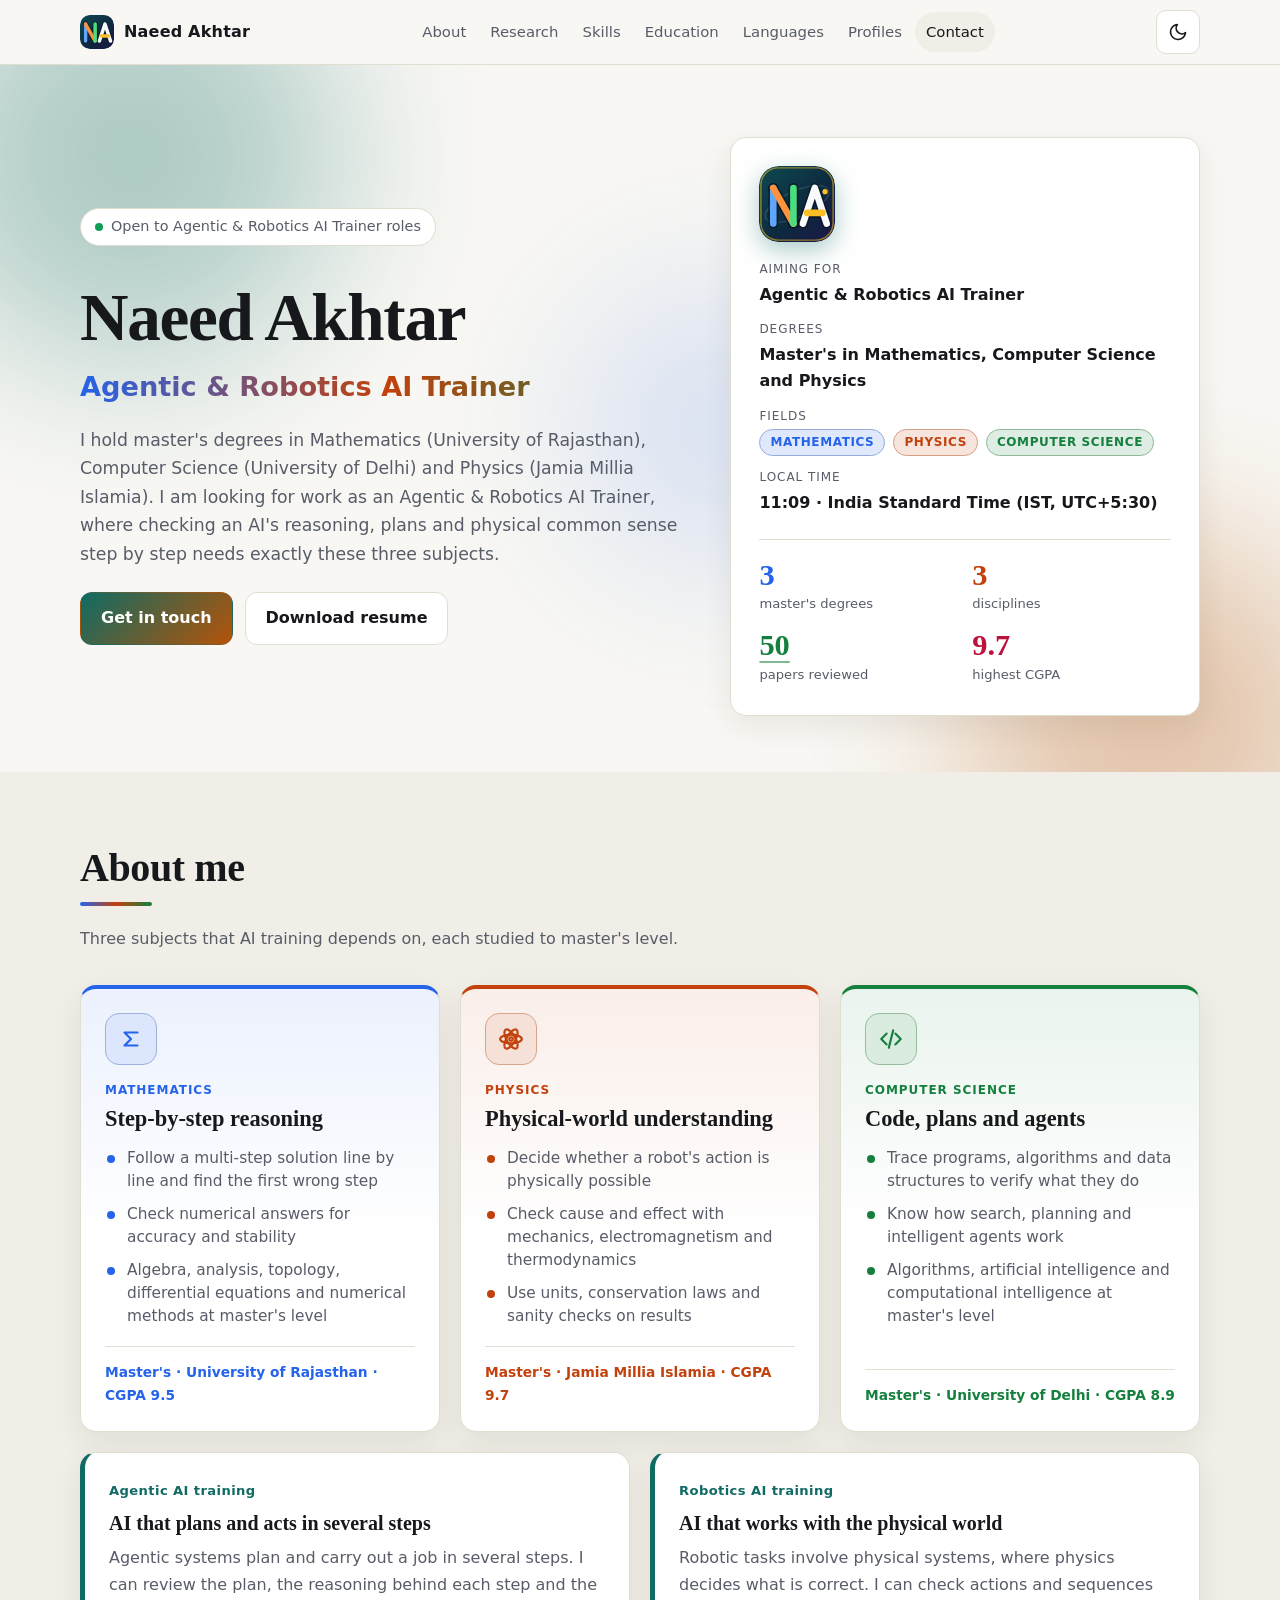
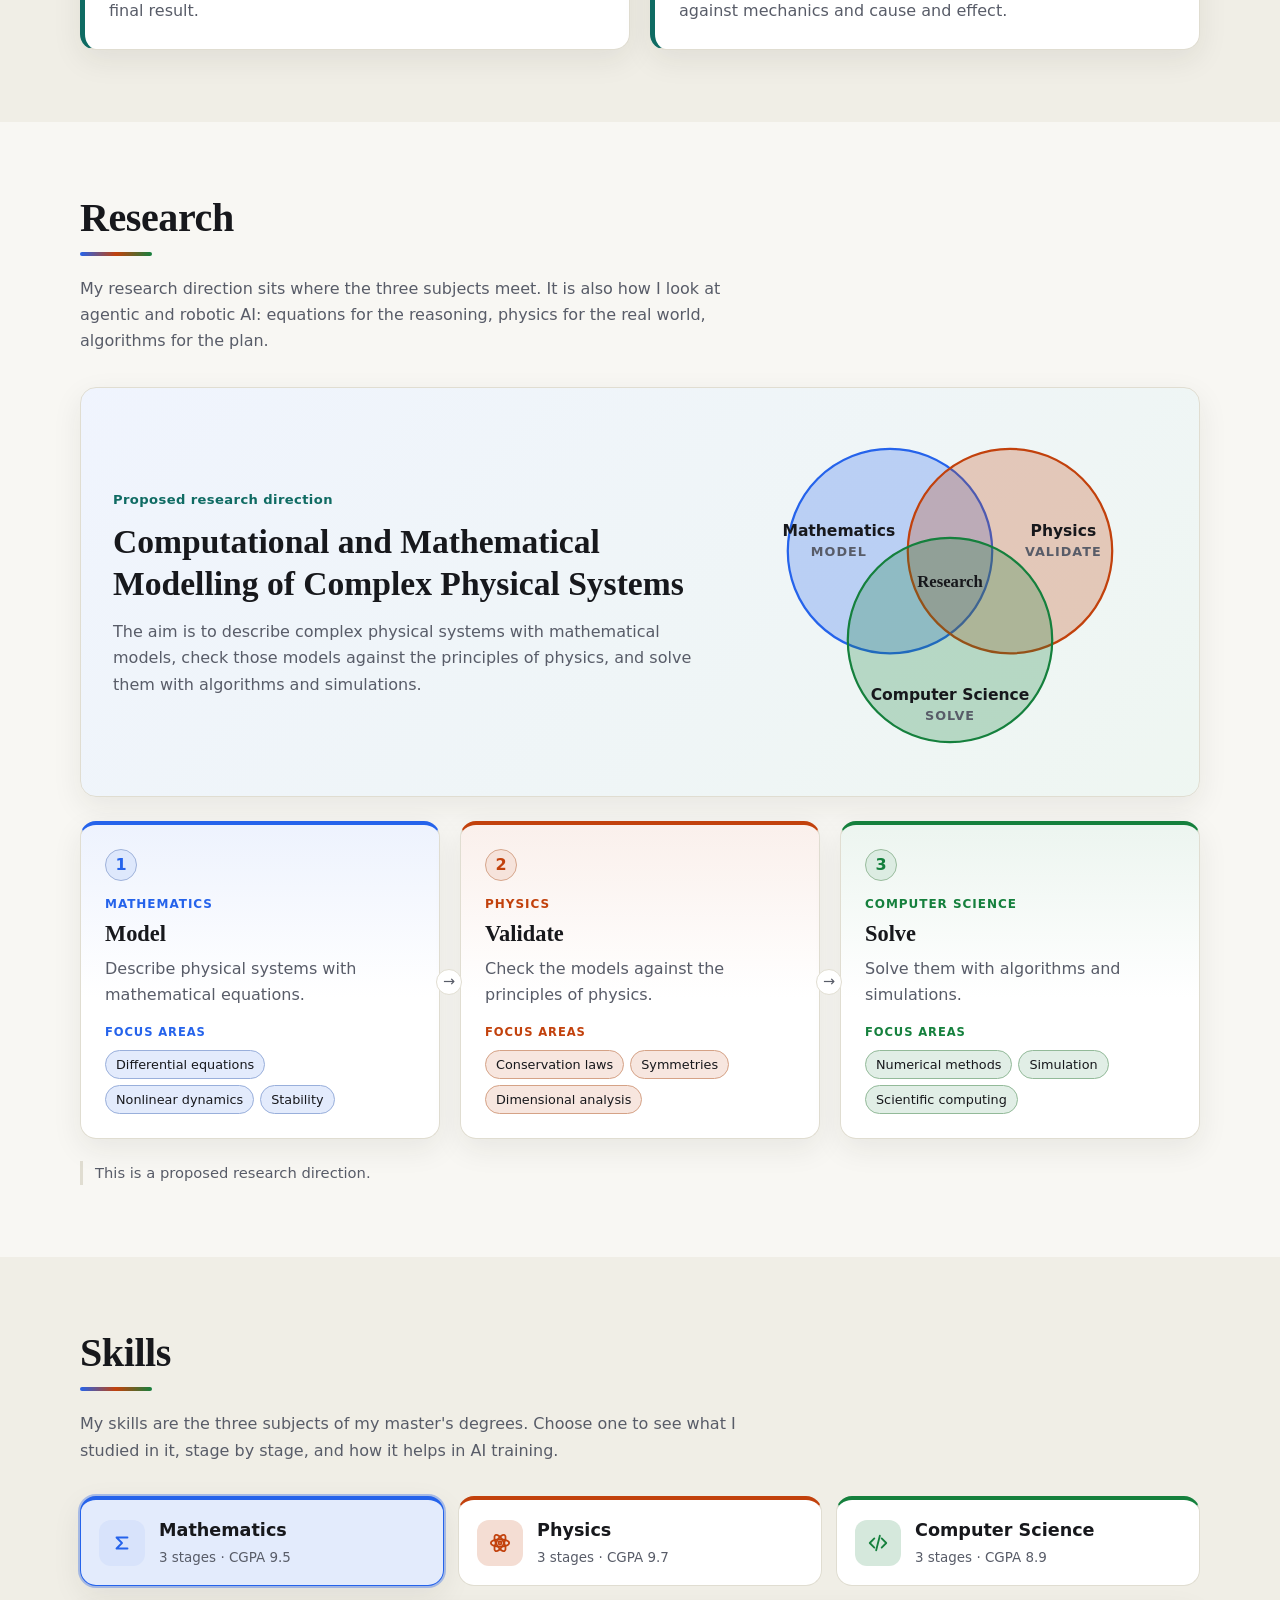
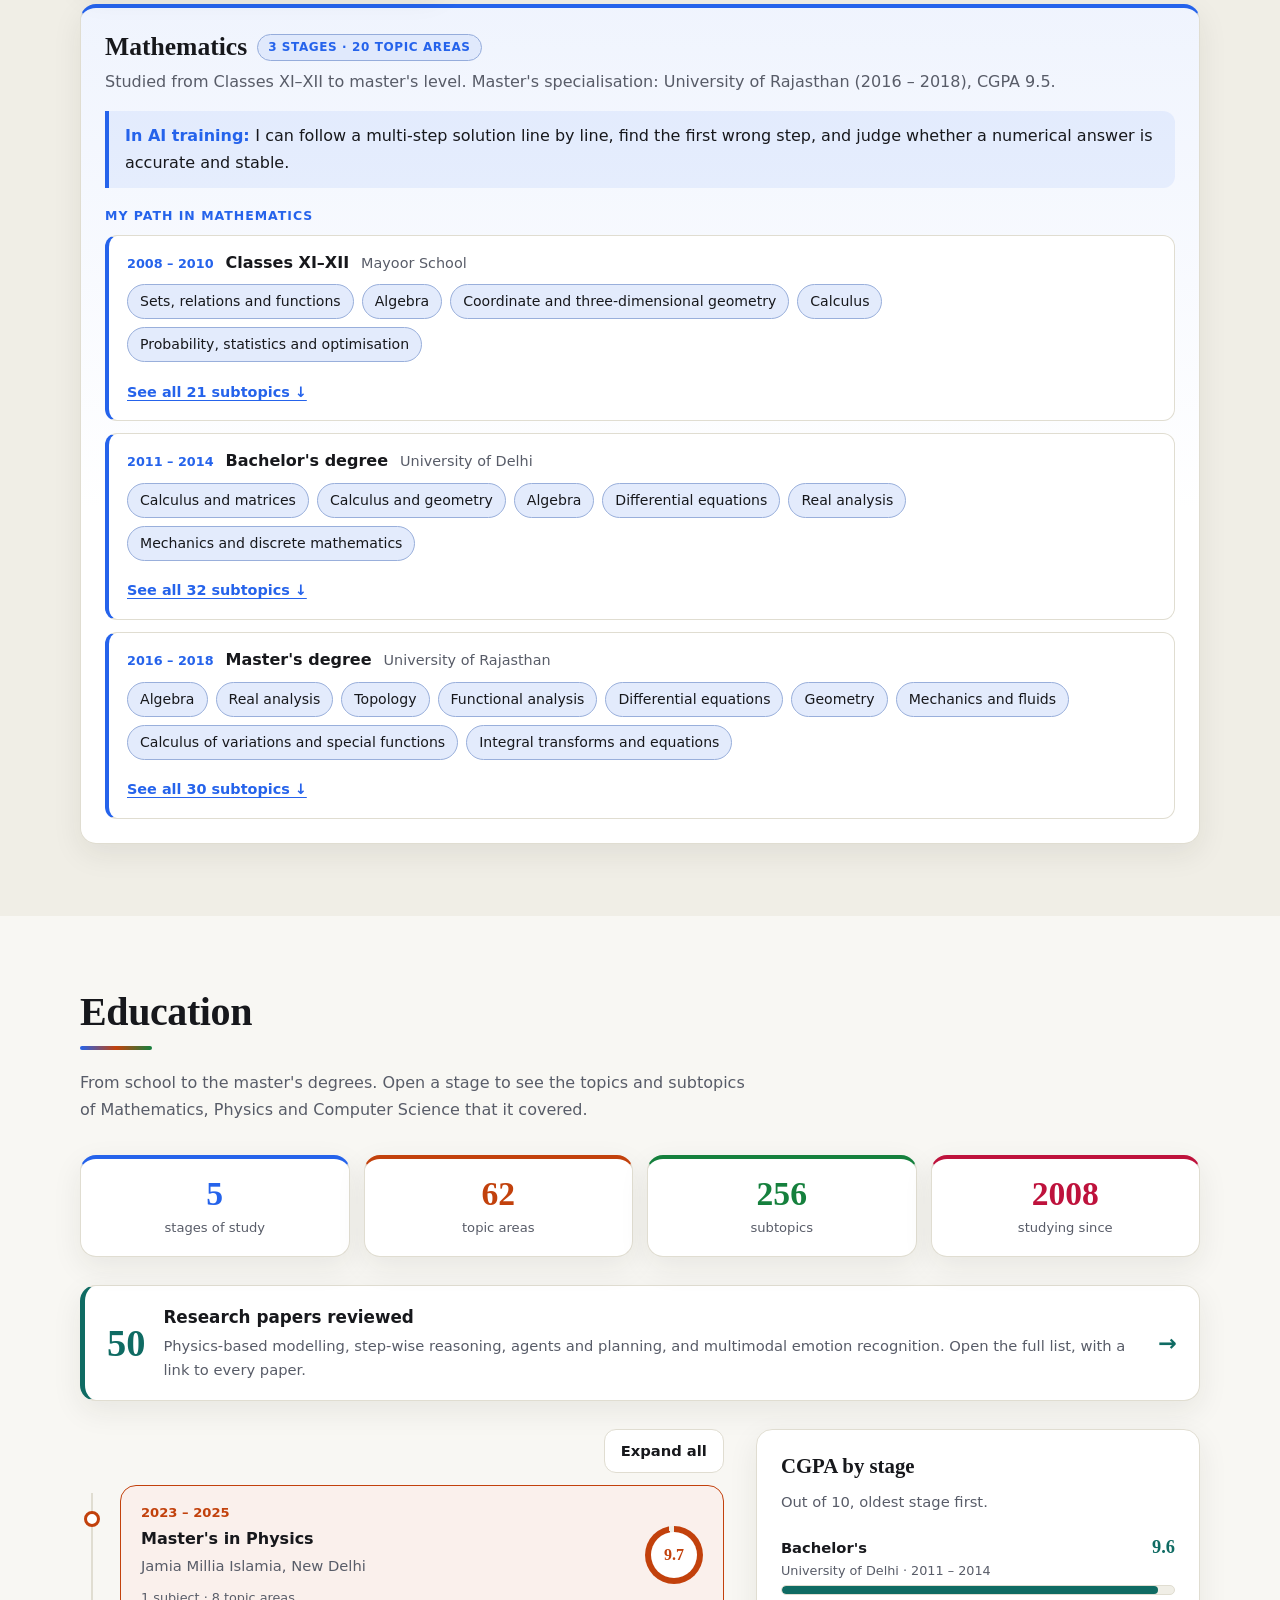
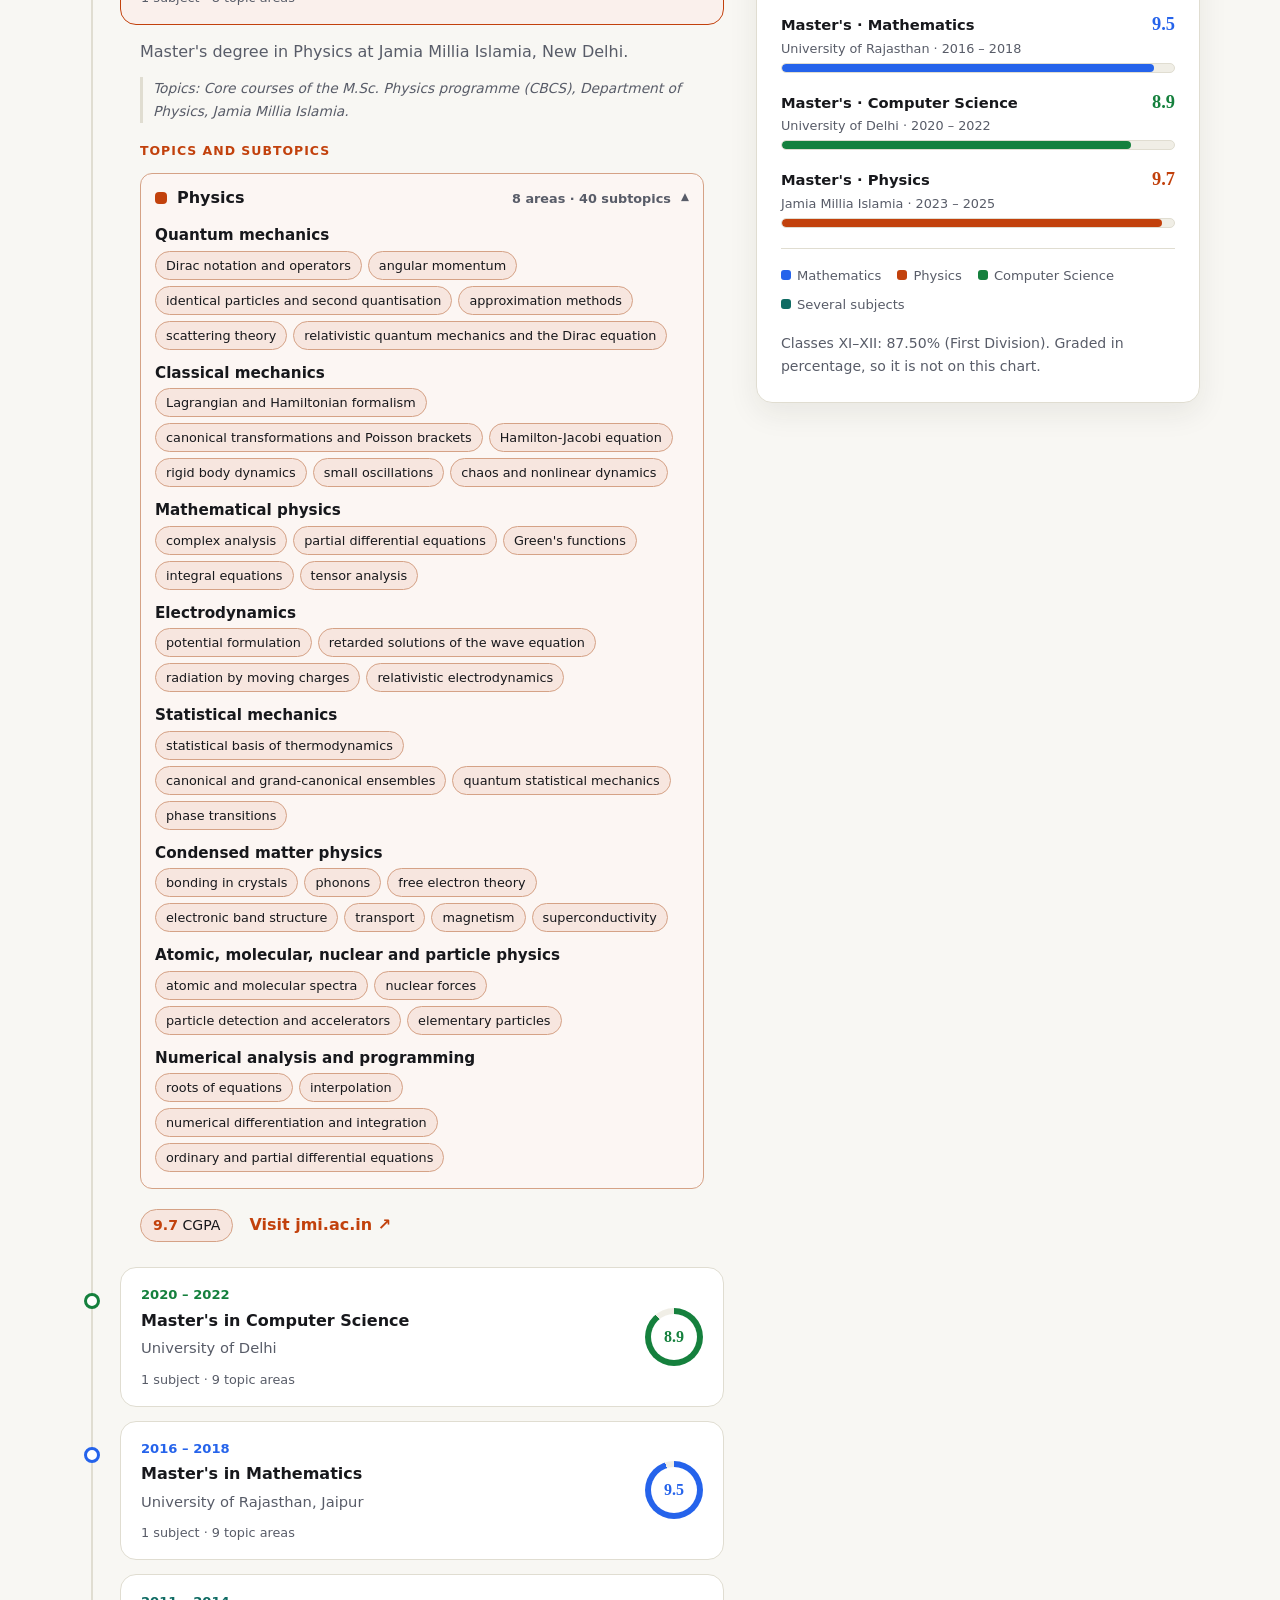
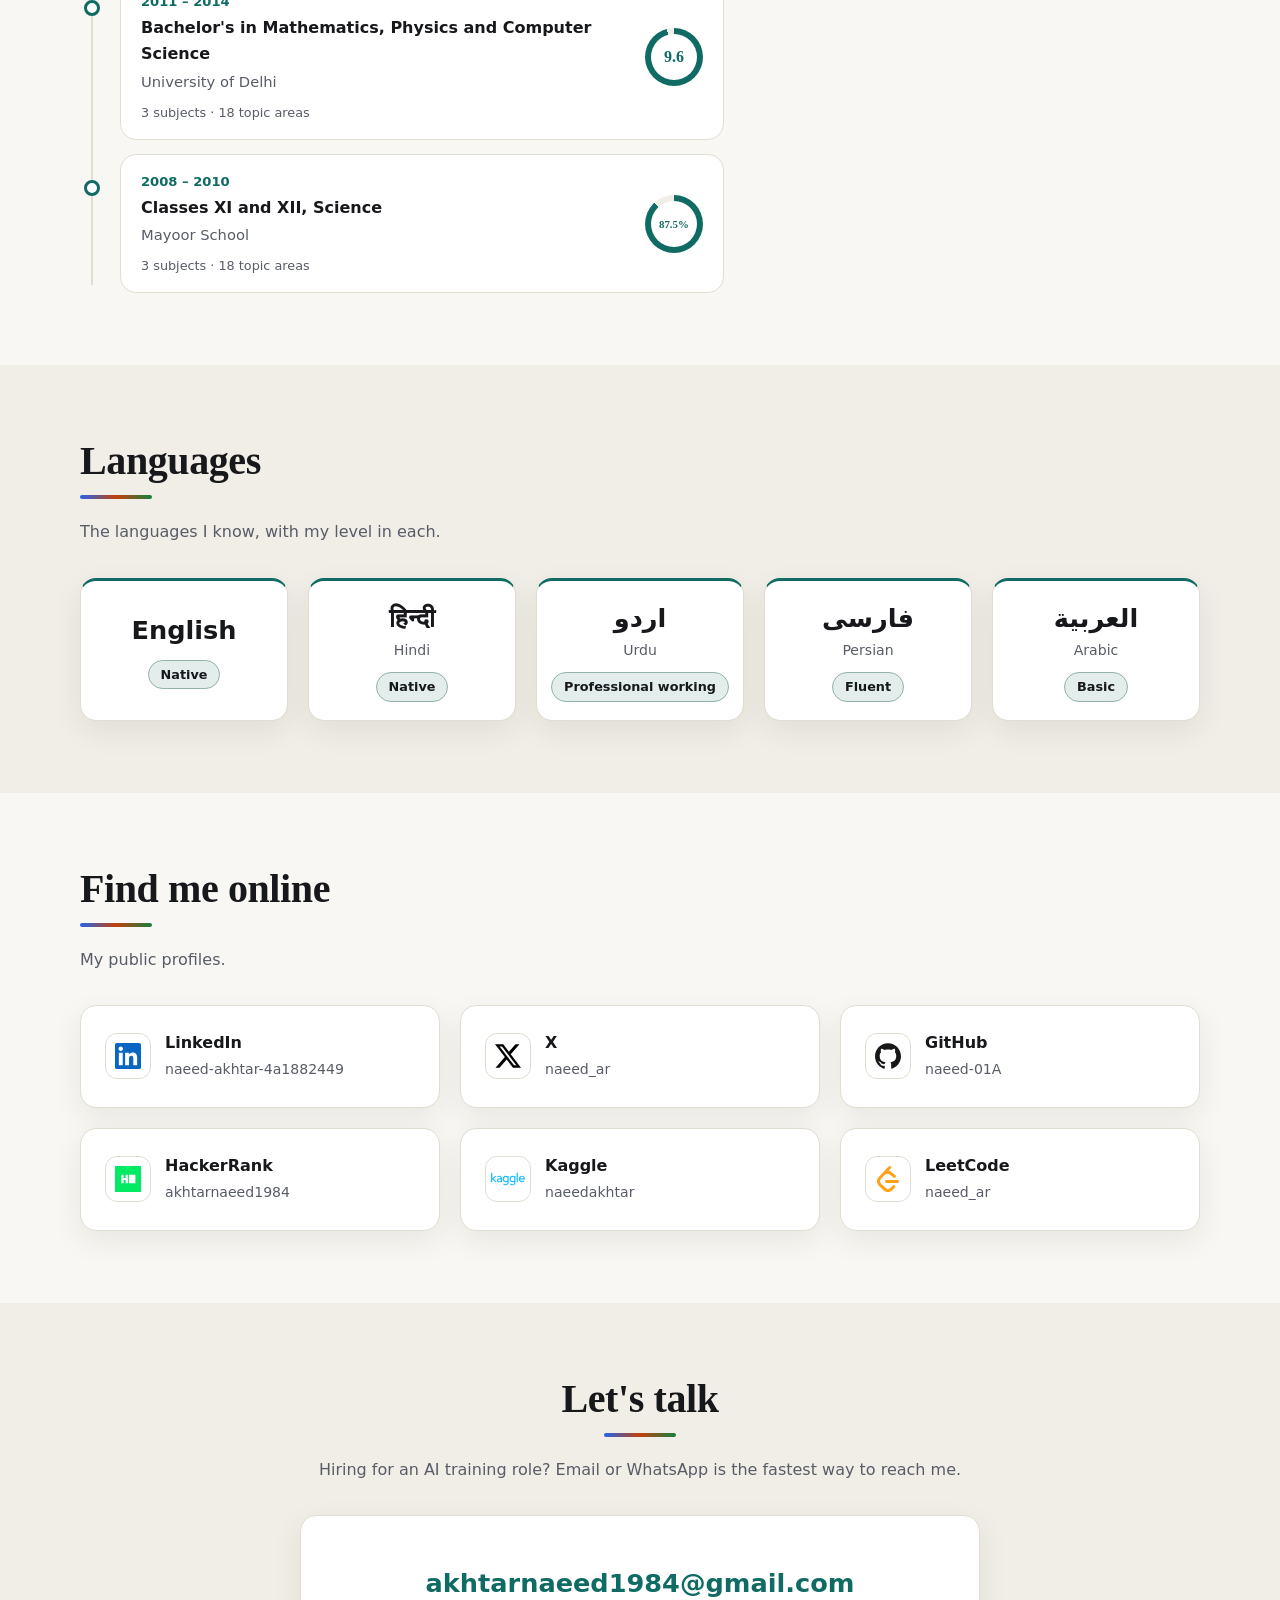
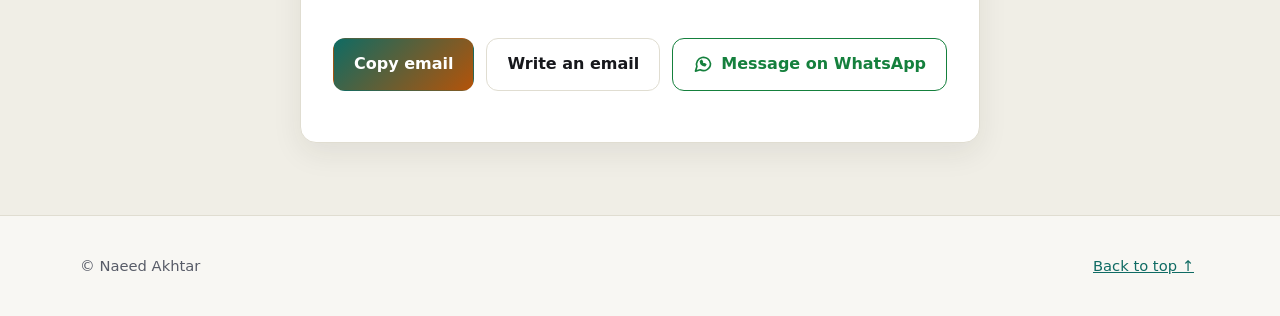
==== commit e3ef5e9f: "Add X, HackerRank, Kaggle and LeetCode profiles to the site and the resume Add the four profile card" ====
--- a/index.html
+++ b/index.html
@@ -39,7 +39,7 @@
     ],
     "knowsAbout": ["Mathematics", "Physics", "Computer Science", "Computational and mathematical modelling of complex physical systems"],
     "knowsLanguage": ["en", "hi", "ur", "fa", "ar"],
-    "sameAs": ["https://www.linkedin.com/in/naeed-akhtar-4a1882449/", "https://github.com/naeed-01A"]
+    "sameAs": ["https://www.linkedin.com/in/naeed-akhtar-4a1882449/", "https://x.com/naeed_ar", "https://github.com/naeed-01A", "https://www.hackerrank.com/profile/akhtarnaeed1984", "https://www.kaggle.com/naeedakhtar", "https://leetcode.com/u/naeed_ar/"]
   }
   </script>
   <script>document.documentElement.classList.add('js');try{var t=localStorage.getItem('theme');if(t==='light'||t==='dark')document.documentElement.setAttribute('data-theme',t);}catch(e){}</script>
